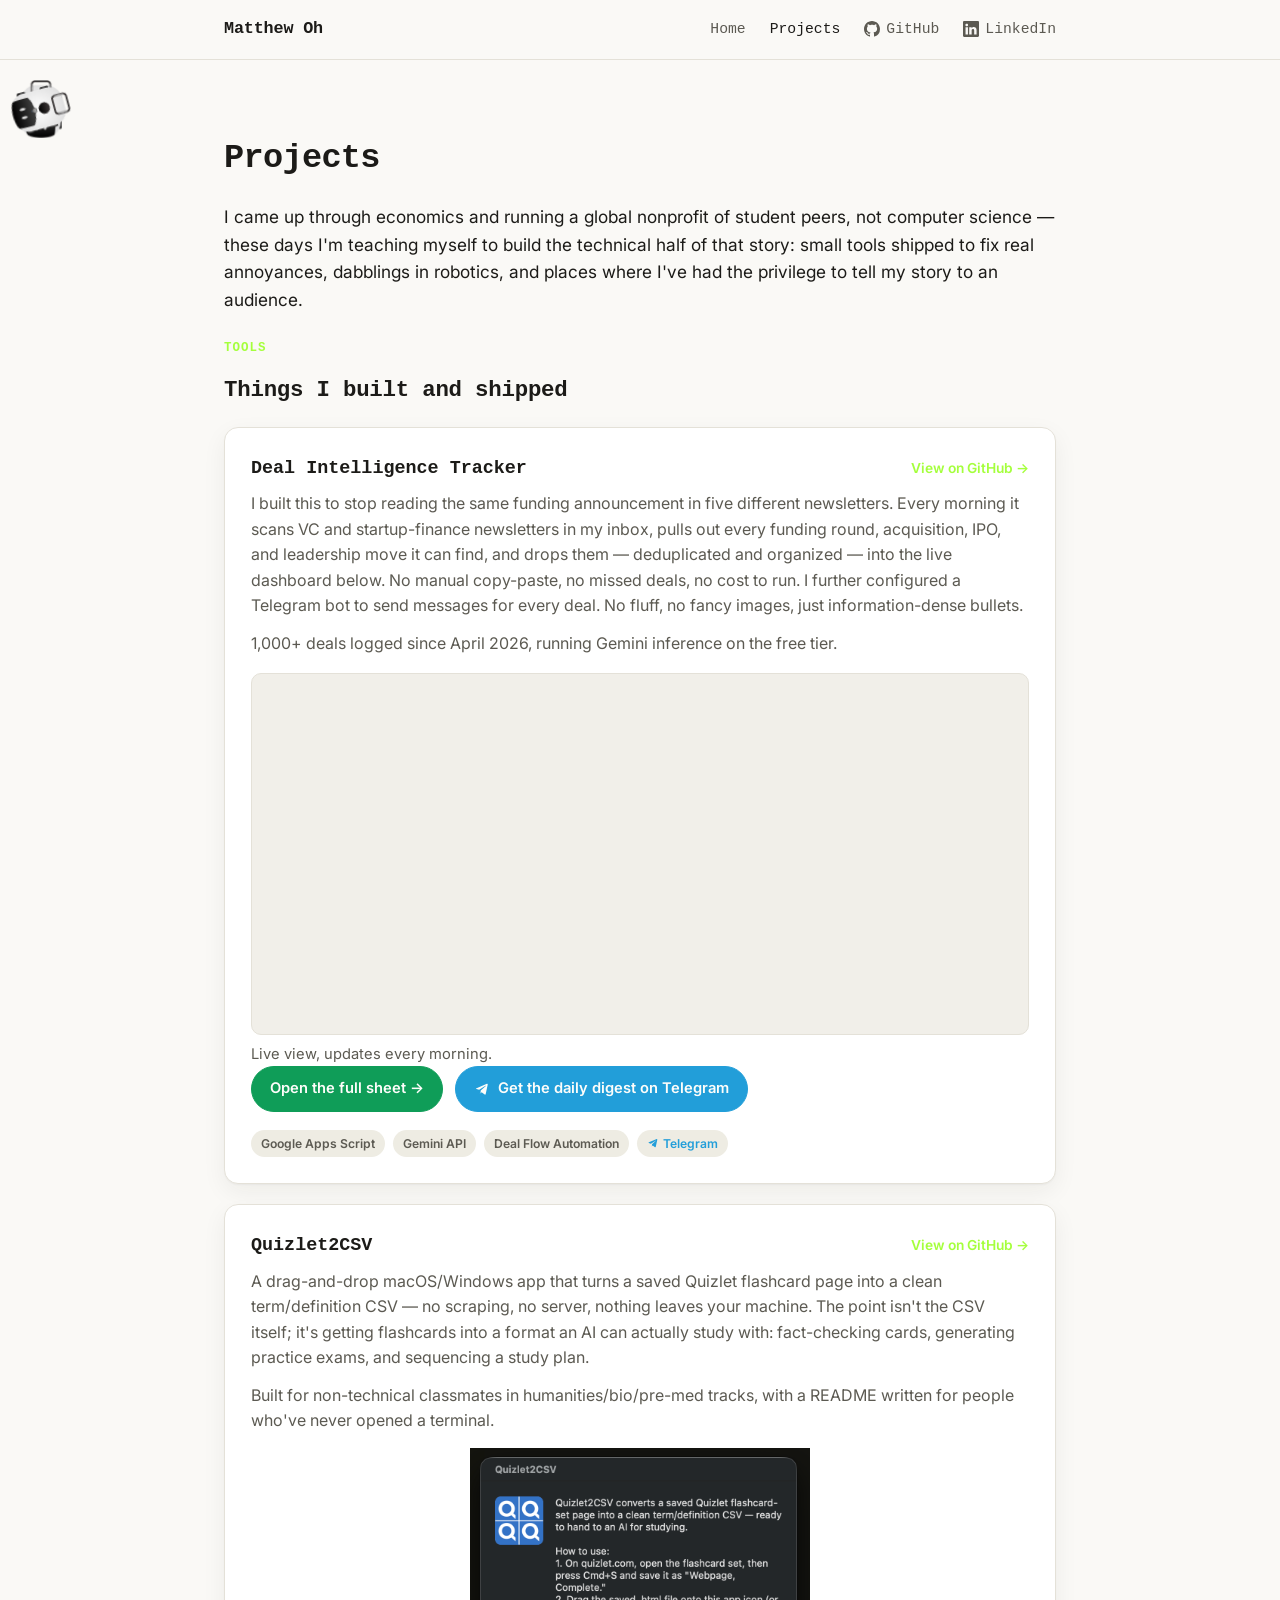
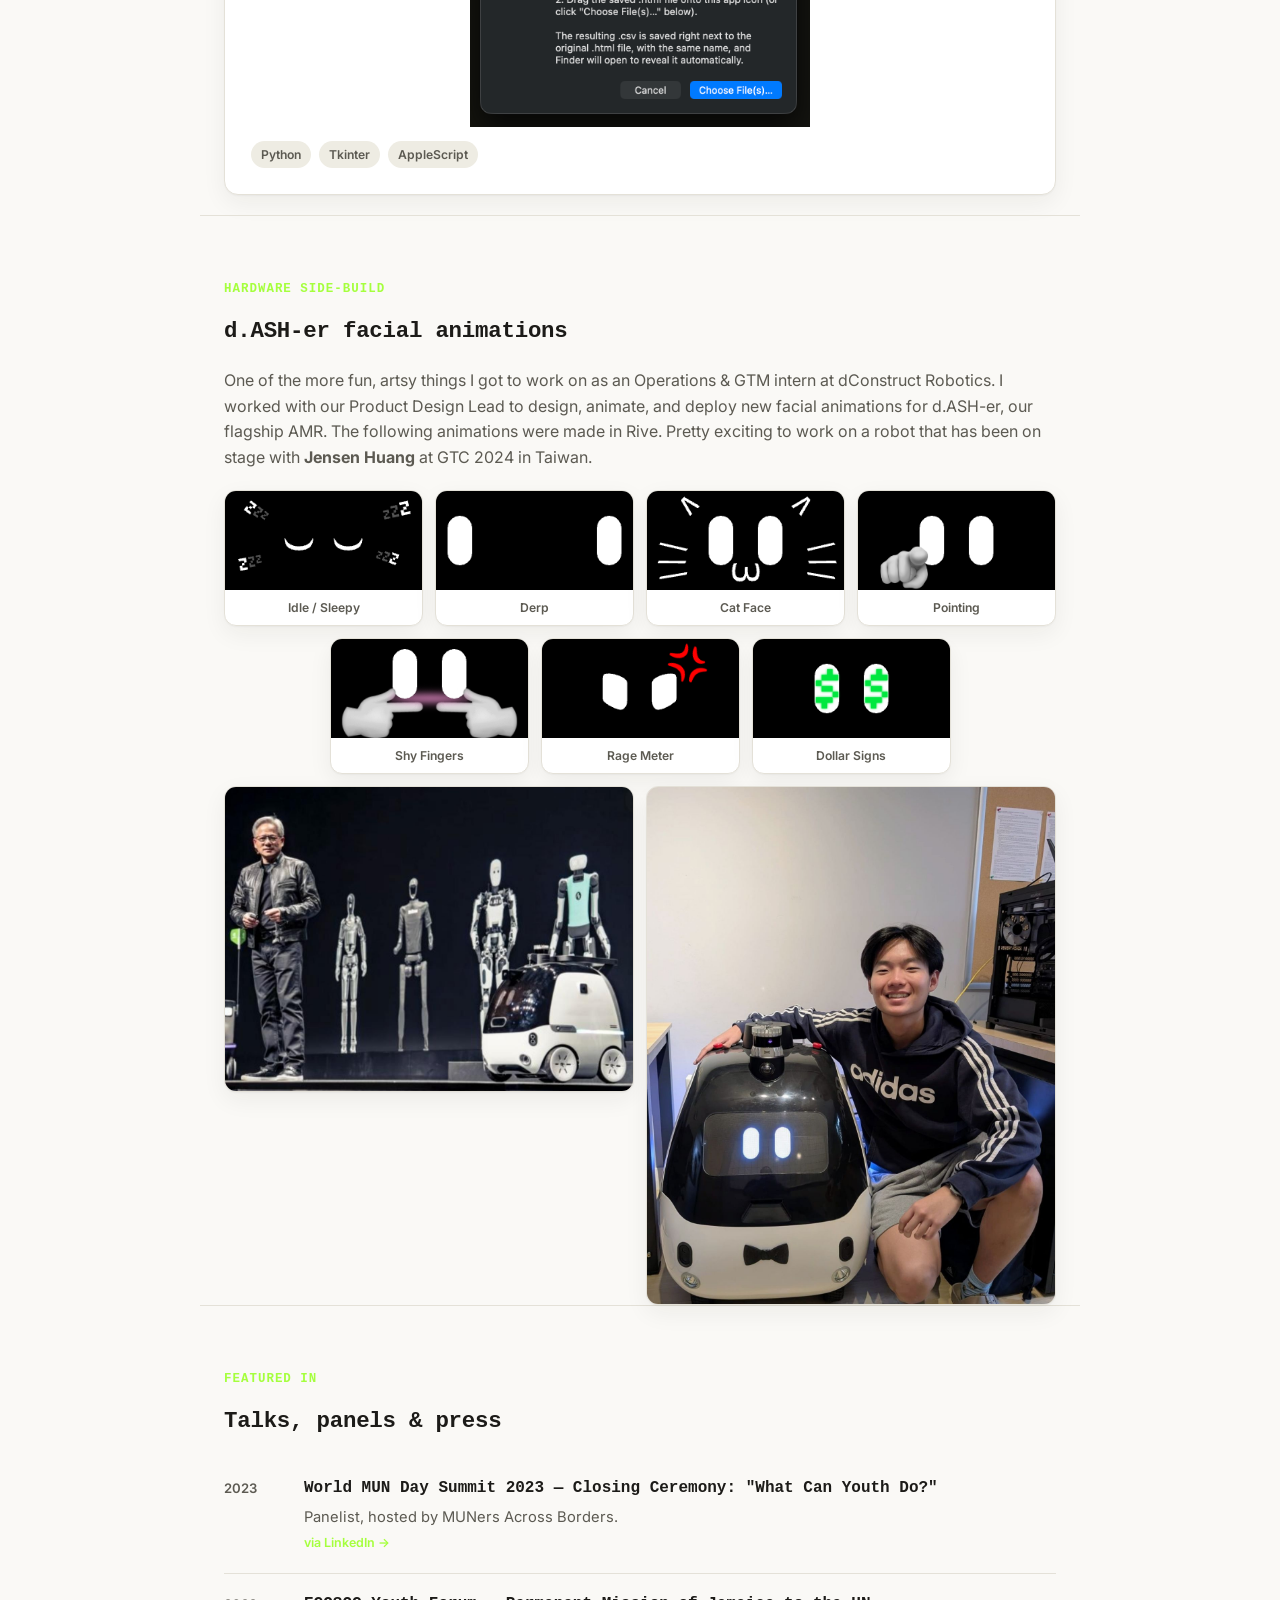
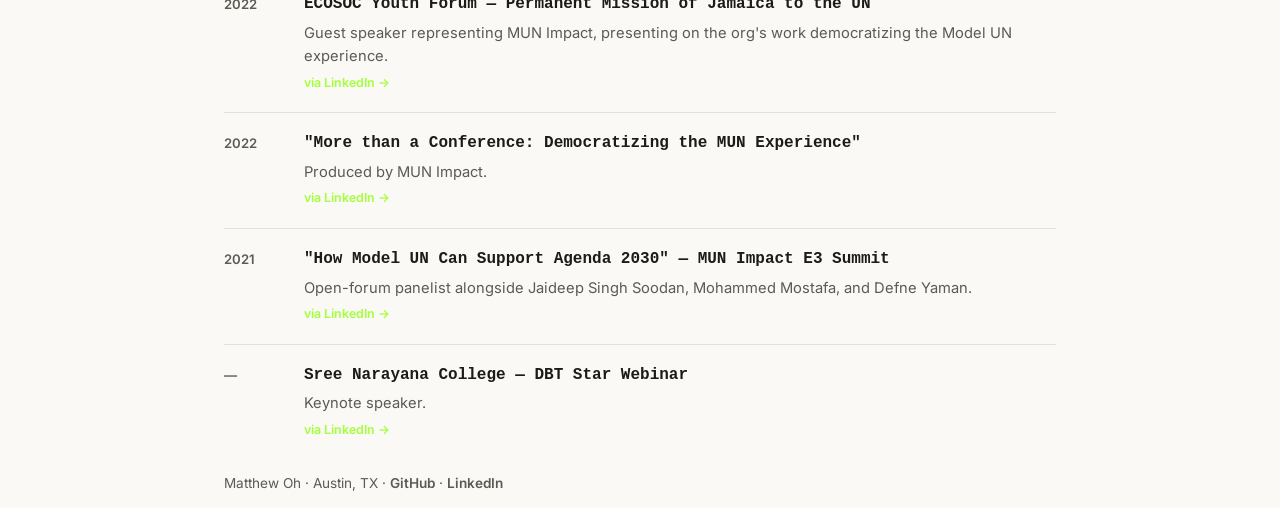
==== projects.html @ 586a71ac "Remove star count from Quizlet2CSV card Co-Authored-By: Claude Sonnet 5 <noreply@anthropic.com>" ====
<!doctype html>
<html lang="en">
<head>
<meta charset="utf-8" />
<meta name="viewport" content="width=device-width, initial-scale=1" />
<title>Projects — Matthew Oh</title>
<meta name="description" content="Projects, side-builds, and speaking engagements from Matthew Oh." />
<link rel="icon" type="image/png" href="assets/img/favicon.png" />
<link rel="preconnect" href="https://fonts.googleapis.com">
<link rel="preconnect" href="https://fonts.gstatic.com" crossorigin>
<link href="https://fonts.googleapis.com/css2?family=Inter:wght@400;500;600;700&display=swap" rel="stylesheet">
<link rel="stylesheet" href="assets/css/style.css" />
</head>
<body>

<div id="dasher-buddy" class="dasher-buddy" aria-hidden="true">
  <img class="dasher-buddy-sprite" src="assets/img/sprite.png" alt="" />
</div>
<div id="dasher-buddy-2" class="dasher-buddy" aria-hidden="true">
  <img class="dasher-buddy-sprite" src="assets/img/sprite.png" alt="" />
</div>

<nav class="site-nav">
  <div class="wrap">
    <a class="brand" href="index.html">Matthew Oh</a>
    <div class="nav-links">
      <a href="index.html">Home</a>
      <a class="active" href="projects.html">Projects</a>
      <a class="icon-link" href="https://github.com/mohjique" target="_blank" rel="noopener">
        <svg viewBox="0 0 16 16" width="16" height="16" aria-hidden="true"><path d="M8 0C3.58 0 0 3.58 0 8c0 3.54 2.29 6.53 5.47 7.59.4.07.55-.17.55-.38 0-.19-.01-.82-.01-1.49-2.01.37-2.53-.49-2.69-.94-.09-.23-.48-.94-.82-1.13-.28-.15-.68-.52-.01-.53.63-.01 1.08.58 1.23.82.72 1.21 1.87.87 2.33.66.07-.52.28-.87.51-1.07-1.78-.2-3.64-.89-3.64-3.95 0-.87.31-1.59.82-2.15-.08-.2-.36-1.02.08-2.12 0 0 .67-.21 2.2.82.64-.18 1.32-.27 2-.27.68 0 1.36.09 2 .27 1.53-1.04 2.2-.82 2.2-.82.44 1.1.16 1.92.08 2.12.51.56.82 1.27.82 2.15 0 3.07-1.87 3.75-3.65 3.95.29.25.54.73.54 1.48 0 1.07-.01 1.93-.01 2.2 0 .21.15.46.55.38A8.013 8.013 0 0016 8c0-4.42-3.58-8-8-8z"/></svg>
        <span class="icon-link-text">GitHub</span>
      </a>
      <a class="icon-link" href="https://www.linkedin.com/in/matthewohjk/" target="_blank" rel="noopener">
        <svg viewBox="0 0 16 16" width="16" height="16" aria-hidden="true"><path d="M0 1.146C0 .513.526 0 1.175 0h13.65C15.474 0 16 .513 16 1.146v13.708c0 .633-.526 1.146-1.175 1.146H1.175C.526 16 0 15.487 0 14.854V1.146zm4.943 12.248V6.169H2.542v7.225h2.401zm-1.2-8.212c.837 0 1.358-.554 1.358-1.248-.015-.709-.52-1.248-1.342-1.248-.822 0-1.359.54-1.359 1.248 0 .694.521 1.248 1.327 1.248h.016zm4.908 8.212V9.359c0-.216.016-.432.08-.586.173-.431.568-.878 1.232-.878.869 0 1.216.662 1.216 1.634v3.865h2.401V9.25c0-2.22-1.184-3.252-2.764-3.252-1.274 0-1.845.7-2.165 1.193v.025h-.016a5.54 5.54 0 0 1 .016-.025V6.169h-2.4c.03.678 0 7.225 0 7.225h2.4z"/></svg>
        <span class="icon-link-text">LinkedIn</span>
      </a>
    </div>
  </div>
</nav>

<header class="hero wrap" style="padding-bottom: 8px;">
  <h1>Projects</h1>
  <p class="lede">
    I came up through economics and running a global nonprofit of student peers, not computer science
    &mdash; these days I'm teaching myself to build the technical half of that story: small
    tools shipped to fix real annoyances, dabblings in robotics, and places where I've had the privilege to tell my story to an audience.
  </p>
</header>

<section class="wrap">
  <p class="section-label">Tools</p>
  <h2>Things I built and shipped</h2>

  <div class="project-card">
    <div class="project-head">
      <h3>Deal Intelligence Tracker</h3>
      <span class="links"><a href="https://github.com/mohjique/Gmail-Newsletter-Deal-Intelligence-Tracker" target="_blank" rel="noopener">View on GitHub &rarr;</a></span>
    </div>
    <p>
      I built this to stop reading the same funding announcement in five different newsletters.
      Every morning it scans VC and startup-finance newsletters in my inbox, pulls out every
      funding round, acquisition, IPO, and leadership move it can find, and drops them &mdash;
      deduplicated and organized &mdash; into the live dashboard below. No manual copy-paste,
      no missed deals, no cost to run. I further configured a Telegram bot to send messages for every deal. No fluff, no fancy images, just information-dense bullets.
    </p>
    <p>1,000+ deals logged since April 2026, running Gemini inference on the free tier.</p>

    <div class="embed-wrap">
      <iframe
        src="https://docs.google.com/spreadsheets/d/1yerCaz0sW1C7hsnVUQWzCUWubBQ4rahqxhYO5IKJknY/preview"
        title="Deal Intelligence Tracker — live dashboard"
        loading="lazy">
      </iframe>
    </div>
    <p class="embed-caption">Live view, updates every morning.</p>

    <div class="card-actions">
      <a class="btn sheets-cta" href="https://docs.google.com/spreadsheets/d/1yerCaz0sW1C7hsnVUQWzCUWubBQ4rahqxhYO5IKJknY/edit?usp=sharing" target="_blank" rel="noopener">Open the full sheet &rarr;</a>
      <a class="btn telegram-cta" href="https://t.me/vcdailydealdigest" target="_blank" rel="noopener">
        <svg viewBox="0 0 24 24" width="16" height="16" aria-hidden="true"><path d="M9.78 18.65l.28-4.23 7.68-6.92c.34-.31-.07-.46-.52-.19L7.74 13.3 3.64 12c-.88-.25-.89-.86.2-1.3L19.4 4.24c.73-.33 1.43.18 1.15 1.3l-2.98 14.05c-.21.99-.8 1.23-1.62.77l-4.48-3.3-2.15 2.09c-.24.24-.44.44-.86.44z"/></svg>
        Get the daily digest on Telegram
      </a>
    </div>

    <div class="tags">
      <span class="tag">Google Apps Script</span>
      <span class="tag">Gemini API</span>
      <span class="tag">Deal Flow Automation</span>
      <span class="tag tag-telegram">
        <svg viewBox="0 0 24 24" width="12" height="12" aria-hidden="true"><path d="M9.78 18.65l.28-4.23 7.68-6.92c.34-.31-.07-.46-.52-.19L7.74 13.3 3.64 12c-.88-.25-.89-.86.2-1.3L19.4 4.24c.73-.33 1.43.18 1.15 1.3l-2.98 14.05c-.21.99-.8 1.23-1.62.77l-4.48-3.3-2.15 2.09c-.24.24-.44.44-.86.44z"/></svg>
        Telegram
      </span>
    </div>
  </div>

  <div class="project-card">
    <div class="project-head">
      <h3>Quizlet2CSV</h3>
      <span class="links"><a href="https://github.com/mohjique/QUIZLET2CSV" target="_blank" rel="noopener">View on GitHub &rarr;</a></span>
    </div>
    <p>
      A drag-and-drop macOS/Windows app that turns a saved Quizlet flashcard page into a clean
      term/definition CSV &mdash; no scraping, no server, nothing leaves your machine. The point
      isn't the CSV itself; it's getting flashcards into a format an AI can actually study
      with: fact-checking cards, generating practice exams, and sequencing a study plan.
    </p>
    <p>Built for non-technical classmates in humanities/bio/pre-med tracks, with a README written for people who've never opened a terminal.</p>
    <img class="project-shot" src="assets/img/quizlet2csv_demo.png" alt="Quizlet2CSV app dialog with drag-and-drop usage instructions" loading="lazy" />
    <div class="tags">
      <span class="tag">Python</span>
      <span class="tag">Tkinter</span>
      <span class="tag">AppleScript</span>
    </div>
  </div>
</section>

<section class="wrap">
  <p class="section-label">Hardware side-build</p>
  <h2>d.ASH-er facial animations</h2>
  <p class="dasher-intro">
    One of the more fun, artsy things I got to work on as an Operations &amp; GTM intern at dConstruct Robotics. I worked with our Product Design Lead to design, animate, and deploy new facial animations for d.ASH-er, our flagship AMR. The following animations were made in Rive.
    Pretty exciting to work on a robot that has been on stage with <strong>Jensen Huang</strong> at GTC 2024 in Taiwan.
  </p>
  <div class="dasher-grid">
    <div class="dasher-tile">
      <img src="assets/img/dasher/sleepy.gif" alt="Dasher LCD face: sleepy expression" loading="lazy" />
      <div class="label">Idle / Sleepy</div>
    </div>
    <div class="dasher-tile">
      <img src="assets/img/dasher/derp.gif" alt="Dasher LCD face: derp expression" loading="lazy" />
      <div class="label">Derp</div>
    </div>
    <div class="dasher-tile">
      <img src="assets/img/dasher/cat-face.gif" alt="Dasher LCD face: cat face expression" loading="lazy" />
      <div class="label">Cat Face</div>
    </div>
    <div class="dasher-tile">
      <img src="assets/img/dasher/pointing.gif" alt="Dasher LCD face: pointing animation" loading="lazy" />
      <div class="label">Pointing</div>
    </div>
    <div class="dasher-tile">
      <img src="assets/img/dasher/shy-fingers.gif" alt="Dasher LCD face: shy fingers expression" loading="lazy" />
      <div class="label">Shy Fingers</div>
    </div>
    <div class="dasher-tile">
      <img src="assets/img/dasher/ragemeter.gif" alt="Dasher LCD face: rage meter animation" loading="lazy" />
      <div class="label">Rage Meter</div>
    </div>
    <div class="dasher-tile">
      <img src="assets/img/dasher/dollar-signs.gif" alt="Dasher LCD face: dollar signs animation" loading="lazy" />
      <div class="label">Dollar Signs</div>
    </div>
  </div>

  <div class="dasher-photos">
    <img src="assets/img/dasher-stage/photo-1.jpg" alt="Jensen Huang on stage at GTC 2024 with d.ASH-er" loading="lazy" />
    <img src="assets/img/dasher-stage/photo-2.jpg" alt="Matthew Oh with the d.ASH-er robot" loading="lazy" />
  </div>
</section>

<section class="wrap">
  <p class="section-label">Featured in</p>
  <h2>Talks, panels &amp; press</h2>

  <div class="feature-item">
    <div class="feature-date">2023</div>
    <div class="feature-body">
      <h3>World MUN Day Summit 2023 — Closing Ceremony: "What Can Youth Do?"</h3>
      <p>Panelist, hosted by MUNers Across Borders.</p>
      <span class="src"><a href="https://www.linkedin.com/in/matthewohjk/" target="_blank" rel="noopener">via LinkedIn &rarr;</a></span>
    </div>
  </div>

  <div class="feature-item">
    <div class="feature-date">2022</div>
    <div class="feature-body">
      <h3>ECOSOC Youth Forum — Permanent Mission of Jamaica to the UN</h3>
      <p>Guest speaker representing MUN Impact, presenting on the org's work democratizing the Model UN experience.</p>
      <span class="src"><a href="https://www.linkedin.com/in/matthewohjk/" target="_blank" rel="noopener">via LinkedIn &rarr;</a></span>
    </div>
  </div>

  <div class="feature-item">
    <div class="feature-date">2022</div>
    <div class="feature-body">
      <h3>"More than a Conference: Democratizing the MUN Experience"</h3>
      <p>Produced by MUN Impact.</p>
      <span class="src"><a href="https://www.linkedin.com/in/matthewohjk/" target="_blank" rel="noopener">via LinkedIn &rarr;</a></span>
    </div>
  </div>

  <div class="feature-item">
    <div class="feature-date">2021</div>
    <div class="feature-body">
      <h3>"How Model UN Can Support Agenda 2030" — MUN Impact E3 Summit</h3>
      <p>Open-forum panelist alongside Jaideep Singh Soodan, Mohammed Mostafa, and Defne Yaman.</p>
      <span class="src"><a href="https://www.linkedin.com/in/matthewohjk/" target="_blank" rel="noopener">via LinkedIn &rarr;</a></span>
    </div>
  </div>

  <div class="feature-item">
    <div class="feature-date">&mdash;</div>
    <div class="feature-body">
      <h3>Sree Narayana College — DBT Star Webinar</h3>
      <p>Keynote speaker.</p>
      <span class="src"><a href="https://www.linkedin.com/in/matthewohjk/" target="_blank" rel="noopener">via LinkedIn &rarr;</a></span>
    </div>
  </div>
</section>

<footer class="wrap">
  <p>Matthew Oh &middot; Austin, TX &middot;
    <a href="https://github.com/mohjique" target="_blank" rel="noopener">GitHub</a> &middot;
    <a href="https://www.linkedin.com/in/matthewohjk/" target="_blank" rel="noopener">LinkedIn</a>
  </p>
</footer>

<script src="assets/js/dasher-buddy.js" defer></script>
</body>
</html>
---- assets/css/style.css ----
/* ---------- Design tokens ---------- */
:root {
  --bg: #faf9f6;
  --bg-alt: #f1efe9;
  --surface: #ffffff;
  --border: #e4e1d8;
  --text: #1c1b18;
  --text-muted: #5c5a52;
  --accent: #a5ff3d;
  --accent-bright: #a5ff3d;
  --accent-soft: #e7efe9;
  --tag-bg: #eeece3;
  --shadow: 0 1px 2px rgba(28, 27, 24, 0.04), 0 8px 24px rgba(28, 27, 24, 0.06);
  --radius: 14px;
  --max-w: 880px;
  font-size: 16px;
}

@media (prefers-color-scheme: dark) {
  :root {
    --bg: #14140f;
    --bg-alt: #191a15;
    --surface: #1d1e18;
    --border: #303228;
    --text: #ece9e0;
    --text-muted: #a7a495;
    --accent: #2fff00;
    --accent-bright: #2fff00;
    --accent-soft: #1f2b22;
    --tag-bg: #262820;
    --shadow: 0 1px 2px rgba(0, 0, 0, 0.3), 0 8px 24px rgba(0, 0, 0, 0.35);
  }
}

* { box-sizing: border-box; }

html { scroll-behavior: smooth; }

body {
  margin: 0;
  background: var(--bg);
  color: var(--text);
  font-family: "Inter", -apple-system, BlinkMacSystemFont, "Segoe UI", Roboto, sans-serif;
  line-height: 1.6;
  -webkit-font-smoothing: antialiased;
}

a { color: var(--accent); text-decoration: none; }
a:hover { color: var(--accent-bright); }

h1, h2, h3 { font-family: "Courier New", Courier, monospace; }

img { max-width: 100%; display: block; }

.wrap {
  max-width: var(--max-w);
  margin: 0 auto;
  padding: 0 24px;
}

/* ---------- Nav ---------- */
.site-nav {
  position: sticky;
  top: 0;
  z-index: 10;
  background: color-mix(in srgb, var(--bg) 88%, transparent);
  backdrop-filter: blur(10px);
  border-bottom: 1px solid var(--border);
}

.site-nav .wrap {
  display: flex;
  align-items: center;
  justify-content: space-between;
  padding-top: 16px;
  padding-bottom: 16px;
}

.brand {
  font-family: "Courier New", Courier, monospace;
  font-weight: 700;
  font-size: 1.05rem;
  color: var(--text);
  letter-spacing: -0.01em;
}

.brand:hover { color: var(--accent); }

.nav-links {
  display: flex;
  align-items: center;
  gap: 24px;
  font-family: "Courier New", Courier, monospace;
  font-size: 0.92rem;
  font-weight: 500;
}

.nav-links a { color: var(--text-muted); }
.nav-links a.active { color: var(--text); }
.nav-links a:hover { color: var(--accent); }

.nav-links .icon-link {
  display: inline-flex;
  align-items: center;
  gap: 6px;
}

.nav-links .icon-link svg {
  fill: currentColor;
  flex-shrink: 0;
}

/* ---------- Hero ---------- */
.hero {
  padding-top: 72px;
  padding-bottom: 48px;
}

.hero-top {
  display: flex;
  align-items: center;
  gap: 22px;
  margin-bottom: 28px;
}

.avatar {
  width: 76px;
  height: 76px;
  border-radius: 50%;
  border: 1px solid var(--border);
  object-fit: cover;
}

.hero h1 {
  font-size: 2.1rem;
  margin: 0 0 6px;
  letter-spacing: -0.02em;
}

.tagline {
  color: var(--text-muted);
  font-size: 1.05rem;
  margin: 0;
}

.hero p.lede {
  font-size: 1.08rem;
}

.hero .cta-row {
  display: flex;
  gap: 12px;
  flex-wrap: wrap;
  margin-top: 28px;
}

.btn {
  display: inline-flex;
  align-items: center;
  gap: 8px;
  padding: 10px 18px;
  border-radius: 999px;
  font-weight: 600;
  font-size: 0.92rem;
  border: 1px solid var(--border);
  color: var(--text);
  background: var(--surface);
  transition: border-color 0.15s ease, transform 0.15s ease;
}

.btn:hover { border-color: var(--accent-bright); color: var(--text); transform: translateY(-1px); }

.btn.primary {
  background: var(--accent);
  border-color: var(--accent);
  color: #10120e;
}

.btn.primary:hover { background: var(--accent-bright); border-color: var(--accent-bright); color: #10120e; }

/* ---------- Sections ---------- */
section { padding: 40px 0; }
/* section also carries .wrap, whose padding shorthand (higher specificity
   than the bare "section" type selector) zeroes out top/bottom padding
   regardless of source order -- match its specificity to actually win */
section.wrap + section.wrap { padding-top: 64px; border-top: 1px solid var(--border); }

.section-label {
  font-family: "Courier New", Courier, monospace;
  text-transform: uppercase;
  letter-spacing: 0.08em;
  font-size: 0.78rem;
  font-weight: 700;
  color: var(--accent-bright);
  margin: 0 0 14px;
}

h2 {
  font-size: 1.4rem;
  letter-spacing: -0.01em;
  margin: 0 0 18px;
}

/* ---------- Highlight grid (index) ---------- */
.grid {
  display: grid;
  grid-template-columns: repeat(2, 1fr);
  gap: 16px;
}

.card {
  background: var(--surface);
  border: 1px solid var(--border);
  border-radius: var(--radius);
  padding: 20px;
  box-shadow: var(--shadow);
}

.card h3 {
  margin: 0 0 8px;
  font-size: 1.02rem;
}

.card p {
  margin: 0;
  color: var(--text-muted);
  font-size: 0.94rem;
}

.card .meta {
  display: block;
  font-size: 0.8rem;
  color: var(--accent-bright);
  font-weight: 600;
  margin-bottom: 6px;
}

/* ---------- Pull quote ---------- */
.pull {
  font-size: 1.15rem;
  line-height: 1.55;
  color: var(--text);
  border-left: 3px solid var(--accent-bright);
  padding-left: 20px;
  margin: 8px 0;
}

/* ---------- Project cards (projects.html) ---------- */
.project-card {
  background: var(--surface);
  border: 1px solid var(--border);
  border-radius: var(--radius);
  padding: 26px;
  box-shadow: var(--shadow);
  margin-bottom: 20px;
}

.project-card .project-head {
  display: flex;
  align-items: baseline;
  justify-content: space-between;
  gap: 12px;
  flex-wrap: wrap;
  margin-bottom: 8px;
}

.project-card h3 { margin: 0; font-size: 1.15rem; }

.project-card .links {
  font-size: 0.86rem;
  font-weight: 600;
  white-space: nowrap;
}

.project-card p { color: var(--text-muted); margin: 0 0 12px; }
.project-card p:last-of-type { margin-bottom: 0; }

.project-shot {
  display: block;
  width: 100%;
  max-width: 340px;
  height: auto;
  margin: 14px auto 4px;
}

.tags {
  display: flex;
  flex-wrap: wrap;
  gap: 8px;
  margin-top: 14px;
}

.tag {
  background: var(--tag-bg);
  color: var(--text-muted);
  font-size: 0.76rem;
  font-weight: 600;
  padding: 4px 10px;
  border-radius: 999px;
}

.tag {
  display: inline-flex;
  align-items: center;
  gap: 4px;
}

.tag svg { fill: currentColor; }

.tag-telegram { color: #229ed9; }

/* ---------- Live embeds (projects.html) ---------- */
.embed-wrap {
  border: 1px solid var(--border);
  border-radius: 10px;
  overflow: hidden;
  margin: 16px 0 8px;
  background: var(--bg-alt);
}

.embed-wrap iframe {
  width: 100%;
  height: 360px;
  border: 0;
  display: block;
}

.embed-caption {
  font-size: 0.92rem;
  margin: 0 0 12px;
}

.card-actions {
  display: flex;
  flex-wrap: wrap;
  gap: 12px;
  margin-bottom: 18px;
}

.sheets-cta {
  background: #0f9d58;
  border-color: #0f9d58;
  color: #fdfdfa;
}

.sheets-cta:hover {
  background: #0b8043;
  border-color: #0b8043;
  color: #fdfdfa;
}

.telegram-cta {
  background: #229ed9;
  border-color: #229ed9;
  color: #fdfdfa;
}

.telegram-cta svg { fill: currentColor; }

.telegram-cta:hover {
  background: #1c86ba;
  border-color: #1c86ba;
  color: #fdfdfa;
}

/* ---------- Dasher gallery ---------- */
.dasher-intro { color: var(--text-muted); margin-bottom: 20px; }

.dasher-grid {
  display: flex;
  flex-wrap: wrap;
  justify-content: center;
  gap: 12px;
}

.dasher-tile {
  flex: 0 1 calc(25% - 9px);
  background: var(--surface);
  border: 1px solid var(--border);
  border-radius: 12px;
  overflow: hidden;
  box-shadow: var(--shadow);
}

.dasher-tile img { width: 100%; height: auto; background: var(--bg-alt); }

.dasher-tile .label {
  padding: 8px 10px;
  font-size: 0.76rem;
  font-weight: 600;
  color: var(--text-muted);
  text-align: center;
}

.dasher-photos {
  display: grid;
  grid-template-columns: repeat(2, 1fr);
  gap: 12px;
  margin-top: 12px;
}

.dasher-photos img {
  width: 100%;
  height: auto;
  border: 1px solid var(--border);
  border-radius: 12px;
  box-shadow: var(--shadow);
  background: var(--bg-alt);
}

/* ---------- Featured-in list ---------- */
.feature-item {
  display: flex;
  gap: 16px;
  padding: 18px 0;
  border-bottom: 1px solid var(--border);
}

.feature-item:last-child { border-bottom: none; }

.feature-date {
  flex: 0 0 64px;
  color: var(--text-muted);
  font-size: 0.82rem;
  font-weight: 600;
  padding-top: 2px;
}

.feature-body h3 { margin: 0 0 4px; font-size: 1rem; }
.feature-body p { margin: 0; color: var(--text-muted); font-size: 0.92rem; }
.feature-body .src { font-size: 0.78rem; color: var(--accent-bright); font-weight: 600; }

/* ---------- Footer ---------- */
footer {
  padding: 36px 0 64px;
  color: var(--text-muted);
  font-size: 0.85rem;
}

footer a { color: var(--text-muted); font-weight: 600; }
footer a:hover { color: var(--accent-bright); }

/* ---------- Dasher buddy (wandering background sprite) ---------- */
.dasher-buddy {
  position: fixed;
  top: 0;
  left: 0;
  width: 42px;
  z-index: -1;
  pointer-events: none;
  will-change: transform;
  transition: transform 4s cubic-bezier(0.45, 0, 0.55, 1);
}

.dasher-buddy-sprite {
  display: block;
  width: 100%;
  height: auto;
  animation: dasher-pulse 2.6s ease-in-out infinite;
  transform-origin: 50% 50%;
}

@keyframes dasher-pulse {
  0%, 100% { transform: scale(1); }
  50% { transform: scale(1.08); }
}

@media (prefers-reduced-motion: reduce) {
  .dasher-buddy { transition: none; }
  .dasher-buddy-sprite { animation: none; }
}

/* ---------- Responsive ---------- */
@media (max-width: 640px) {
  .site-nav .wrap { padding-left: 16px; padding-right: 16px; }
  .brand { font-size: 0.95rem; }
  .nav-links { gap: 14px; font-size: 0.82rem; }
  .icon-link-text { display: none; }
  .hero { padding-top: 48px; padding-bottom: 32px; }
  .hero h1 { font-size: 1.7rem; }
  .grid { grid-template-columns: 1fr; }
  .dasher-tile { flex-basis: calc(50% - 6px); }
  .hero-top { gap: 16px; }
  .avatar { width: 60px; height: 60px; }
  .embed-wrap iframe { height: 280px; }
  #dasher-buddy { display: none; }
}
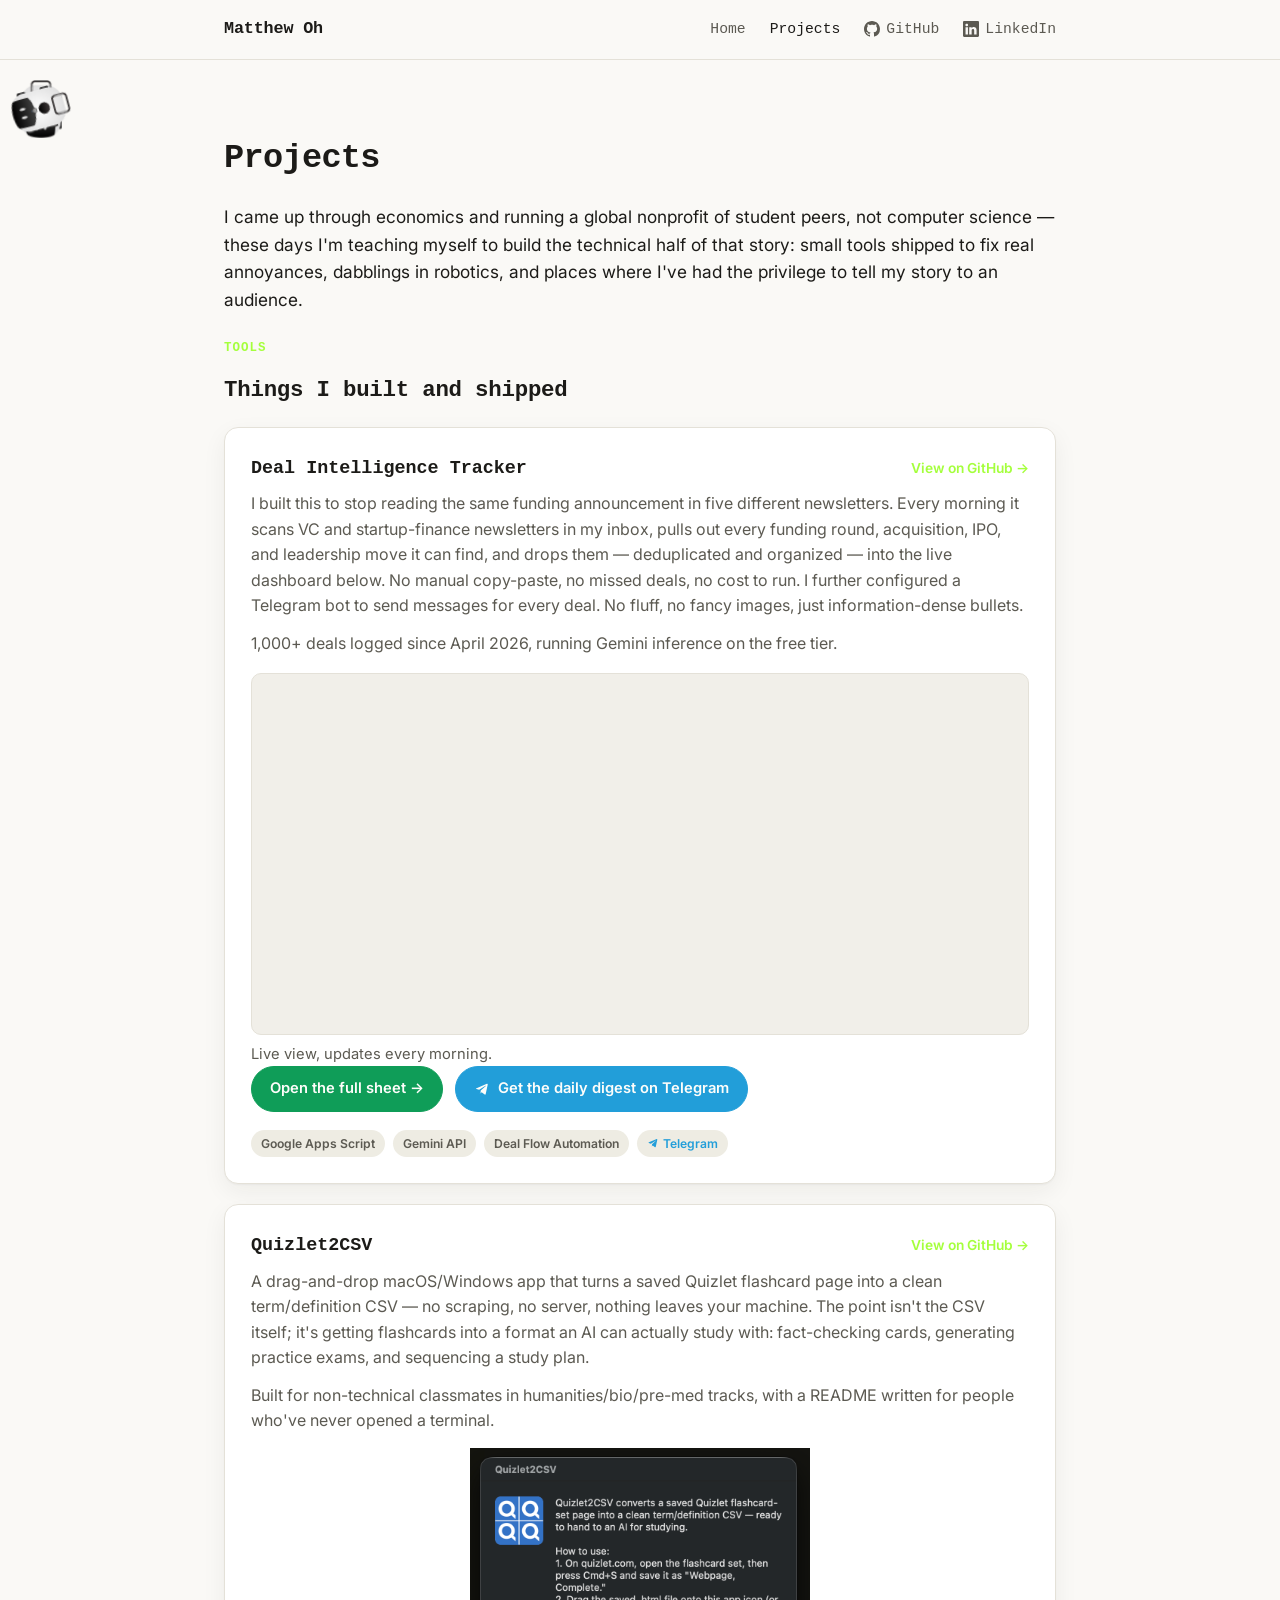
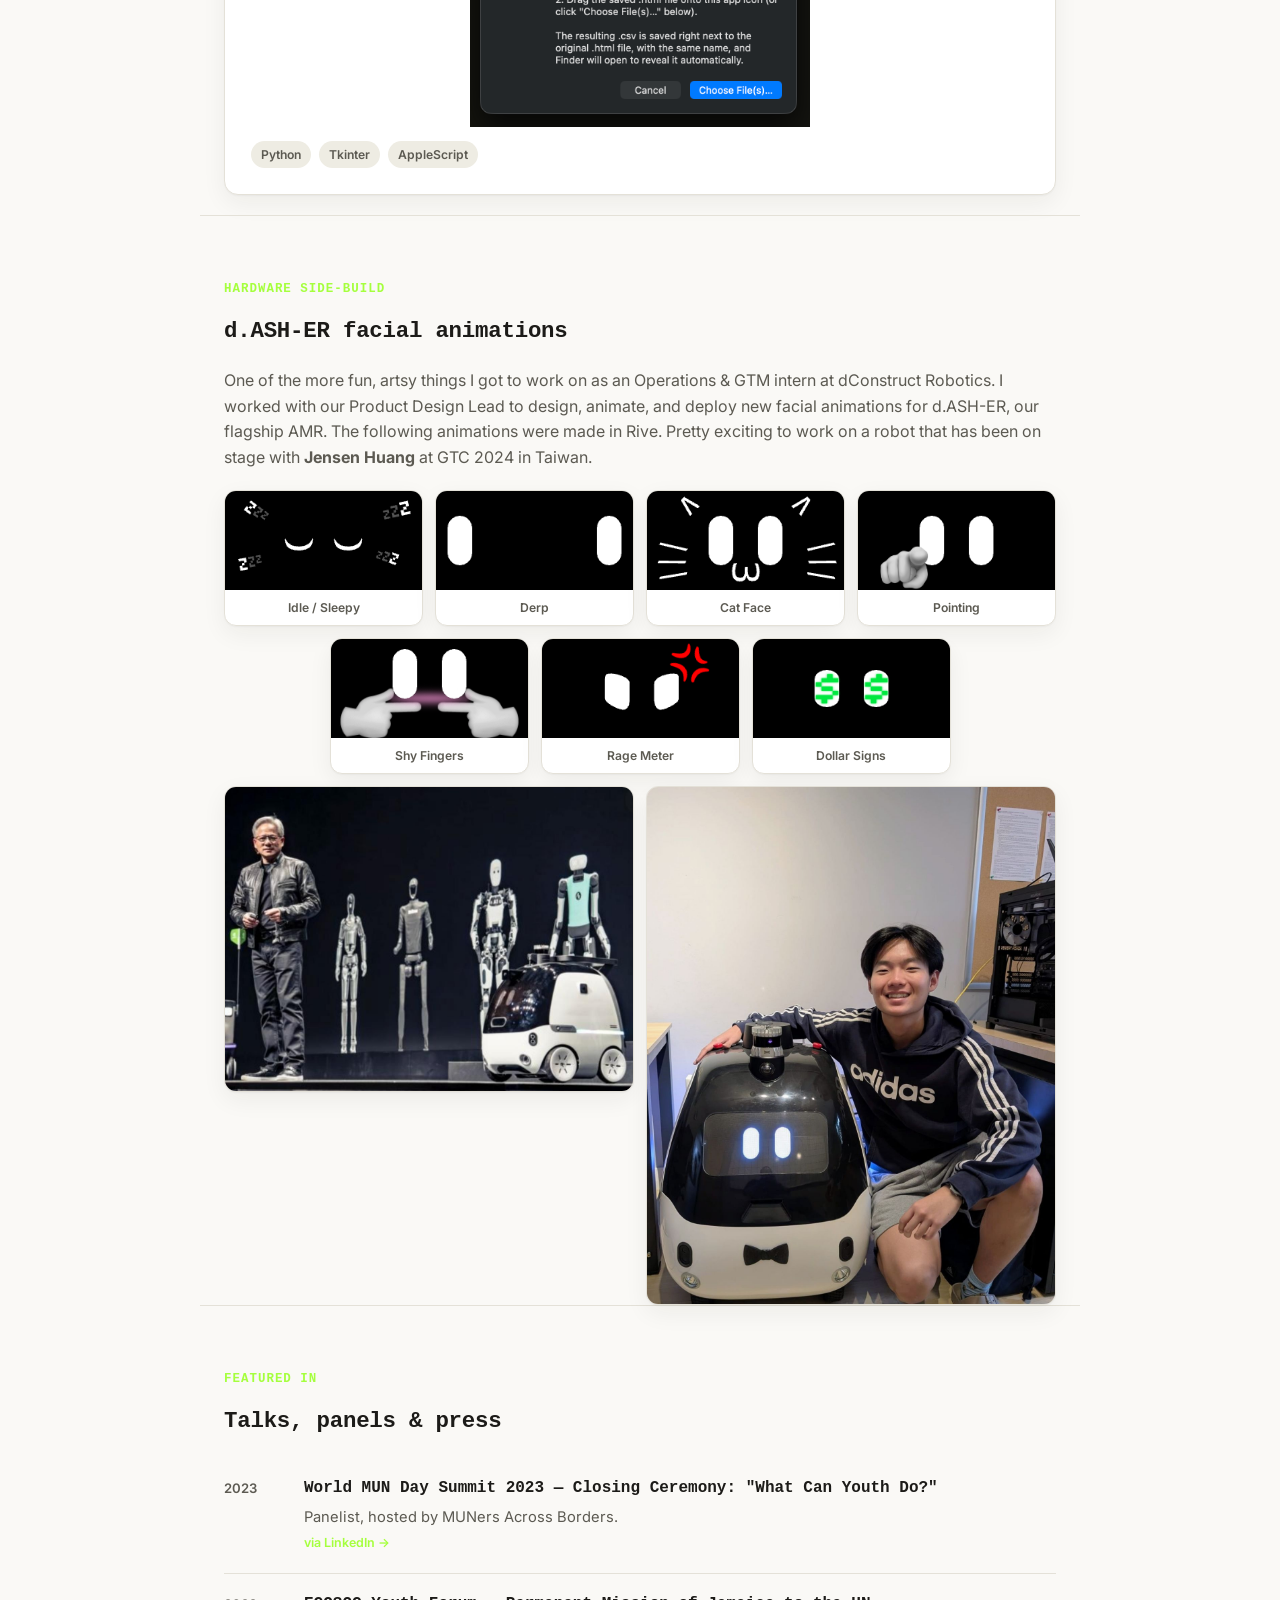
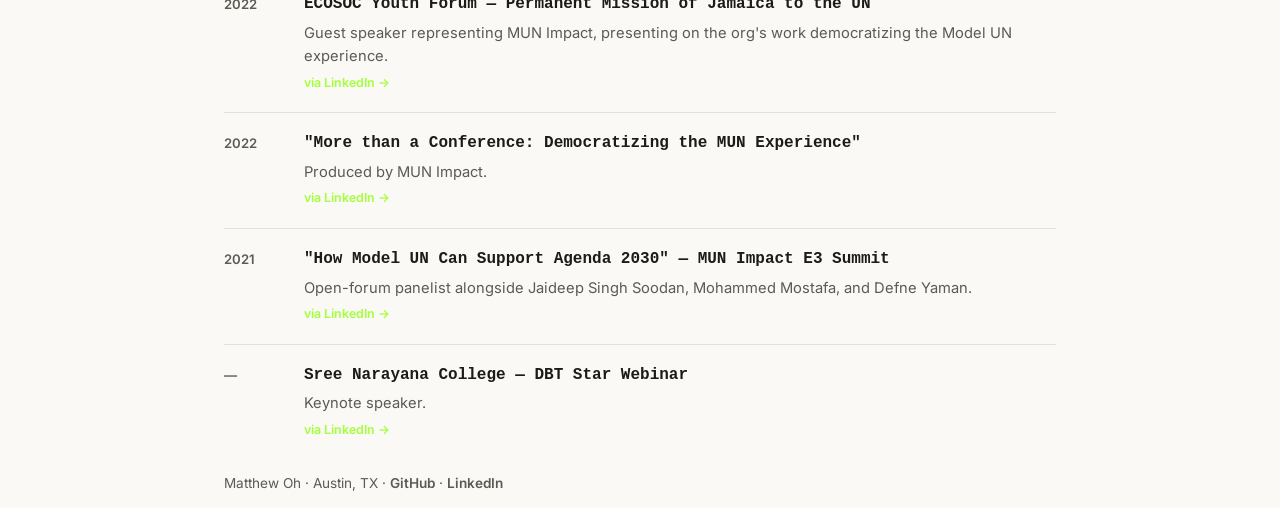
==== commit 3651be2f: "Rename d.ASH-er to d.ASH-ER throughout Co-Authored-By: Claude Sonnet 5 <noreply@anthropic.com>" ====
--- a/projects.html
+++ b/projects.html
@@ -116,9 +116,9 @@
 
 <section class="wrap">
   <p class="section-label">Hardware side-build</p>
-  <h2>d.ASH-er facial animations</h2>
+  <h2>d.ASH-ER facial animations</h2>
   <p class="dasher-intro">
-    One of the more fun, artsy things I got to work on as an Operations &amp; GTM intern at dConstruct Robotics. I worked with our Product Design Lead to design, animate, and deploy new facial animations for d.ASH-er, our flagship AMR. The following animations were made in Rive.
+    One of the more fun, artsy things I got to work on as an Operations &amp; GTM intern at dConstruct Robotics. I worked with our Product Design Lead to design, animate, and deploy new facial animations for d.ASH-ER, our flagship AMR. The following animations were made in Rive.
     Pretty exciting to work on a robot that has been on stage with <strong>Jensen Huang</strong> at GTC 2024 in Taiwan.
   </p>
   <div class="dasher-grid">
@@ -153,8 +153,8 @@
   </div>
 
   <div class="dasher-photos">
-    <img src="assets/img/dasher-stage/photo-1.jpg" alt="Jensen Huang on stage at GTC 2024 with d.ASH-er" loading="lazy" />
-    <img src="assets/img/dasher-stage/photo-2.jpg" alt="Matthew Oh with the d.ASH-er robot" loading="lazy" />
+    <img src="assets/img/dasher-stage/photo-1.jpg" alt="Jensen Huang on stage at GTC 2024 with d.ASH-ER" loading="lazy" />
+    <img src="assets/img/dasher-stage/photo-2.jpg" alt="Matthew Oh with the d.ASH-ER robot" loading="lazy" />
   </div>
 </section>
 
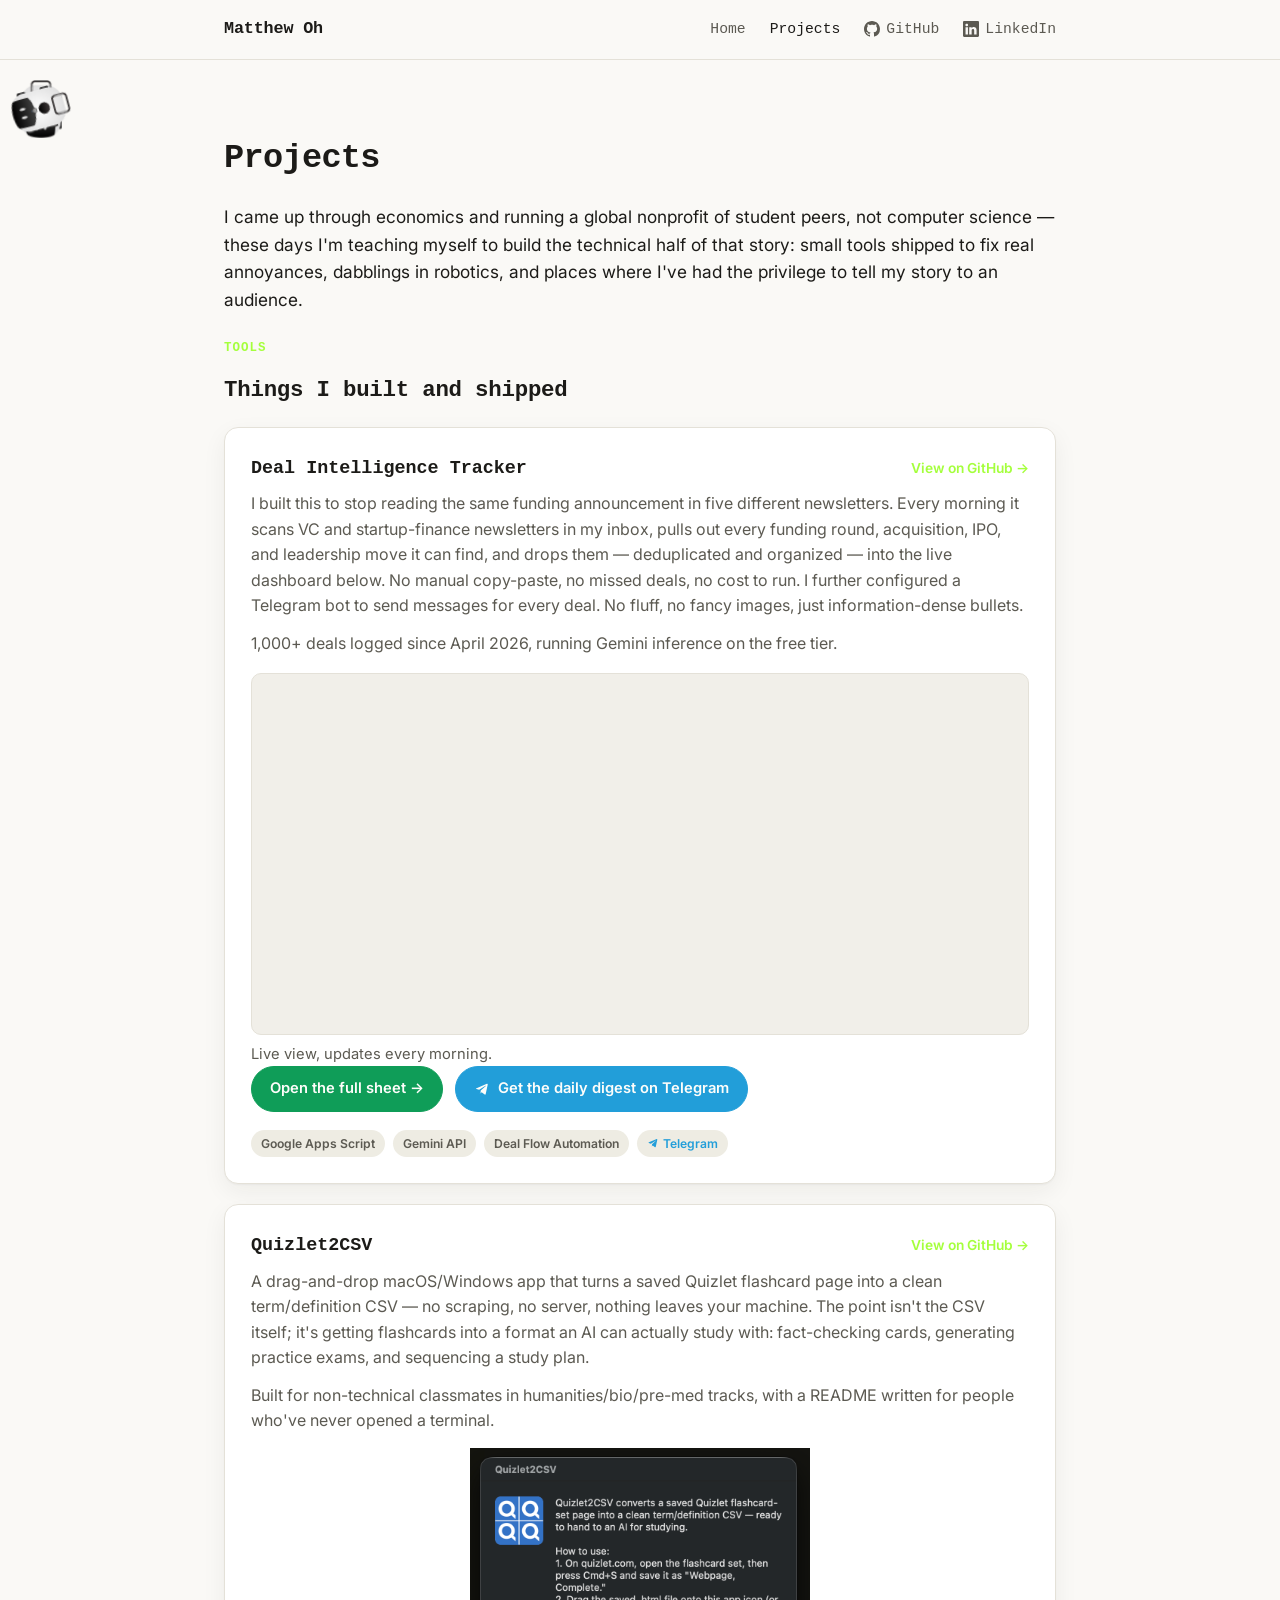
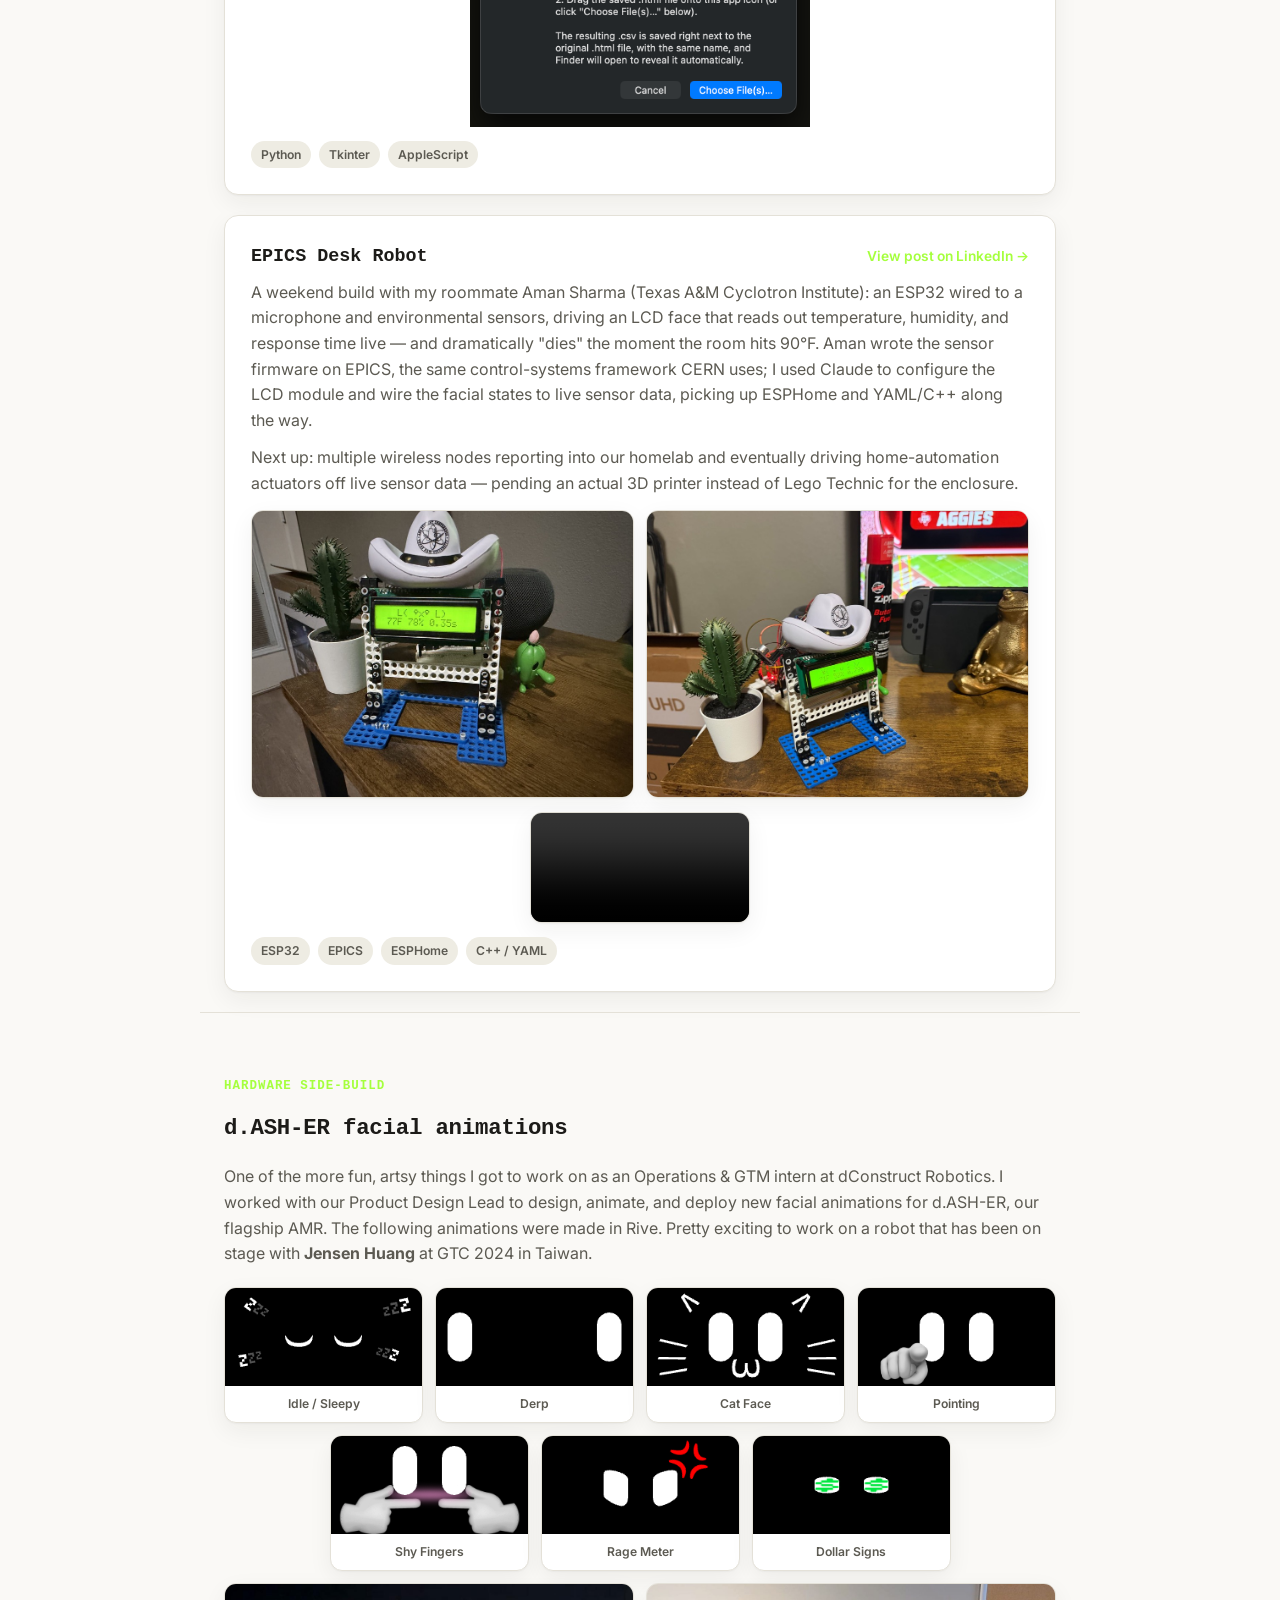
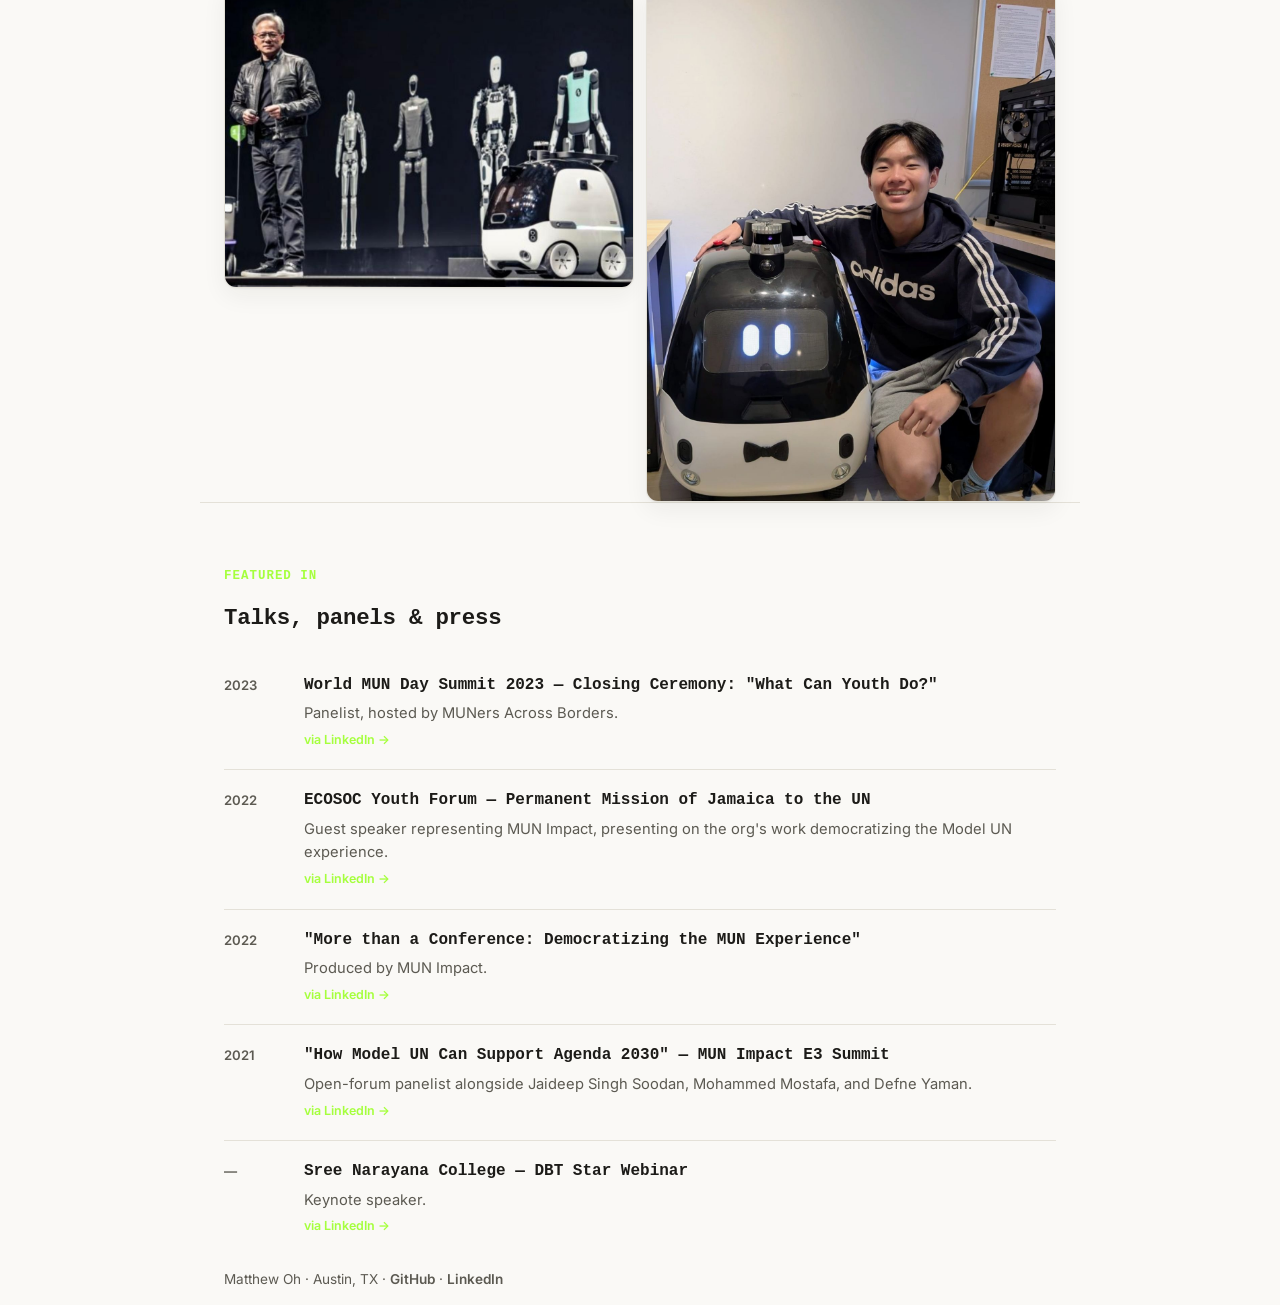
==== commit 8ea52b6c: "Add EPICS Desk Robot project card A new card in the Tools section for the ESP32 + LCD temperature/ h" ====
--- a/projects.html
+++ b/projects.html
@@ -112,6 +112,33 @@
       <span class="tag">AppleScript</span>
     </div>
   </div>
+
+  <div class="project-card">
+    <div class="project-head">
+      <h3>EPICS Desk Robot</h3>
+      <span class="links"><a href="https://www.linkedin.com/feed/update/urn:li:activity:7502213875195510785/" target="_blank" rel="noopener">View post on LinkedIn &rarr;</a></span>
+    </div>
+    <p>
+      A weekend build with my roommate Aman Sharma (Texas A&amp;M Cyclotron Institute): an ESP32
+      wired to a microphone and environmental sensors, driving an LCD face that reads out
+      temperature, humidity, and response time live &mdash; and dramatically "dies" the moment
+      the room hits 90&deg;F. Aman wrote the sensor firmware on EPICS, the same control-systems
+      framework CERN uses; I used Claude to configure the LCD module and wire the facial states
+      to live sensor data, picking up ESPHome and YAML/C++ along the way.
+    </p>
+    <p>Next up: multiple wireless nodes reporting into our homelab and eventually driving home-automation actuators off live sensor data &mdash; pending an actual 3D printer instead of Lego Technic for the enclosure.</p>
+    <div class="project-photos">
+      <img src="assets/img/epics/photo-1.jpg" alt="EPICS desk robot LCD face showing temperature and humidity" loading="lazy" />
+      <img src="assets/img/epics/photo-2.jpg" alt="EPICS desk robot wired up on a breadboard next to a cactus" loading="lazy" />
+    </div>
+    <video class="project-video" src="assets/img/epics/demo.mp4" controls preload="metadata" playsinline></video>
+    <div class="tags">
+      <span class="tag">ESP32</span>
+      <span class="tag">EPICS</span>
+      <span class="tag">ESPHome</span>
+      <span class="tag">C++ / YAML</span>
+    </div>
+  </div>
 </section>
 
 <section class="wrap">
--- a/assets/css/style.css
+++ b/assets/css/style.css
@@ -283,6 +283,32 @@
   margin: 14px auto 4px;
 }
 
+.project-photos {
+  display: grid;
+  grid-template-columns: repeat(2, 1fr);
+  gap: 12px;
+  margin: 14px 0 4px;
+}
+
+.project-photos img {
+  width: 100%;
+  height: auto;
+  border: 1px solid var(--border);
+  border-radius: 12px;
+  box-shadow: var(--shadow);
+}
+
+.project-video {
+  display: block;
+  width: 100%;
+  max-width: 220px;
+  margin: 14px auto 4px;
+  border: 1px solid var(--border);
+  border-radius: 12px;
+  box-shadow: var(--shadow);
+  background: var(--bg-alt);
+}
+
 .tags {
   display: flex;
   flex-wrap: wrap;
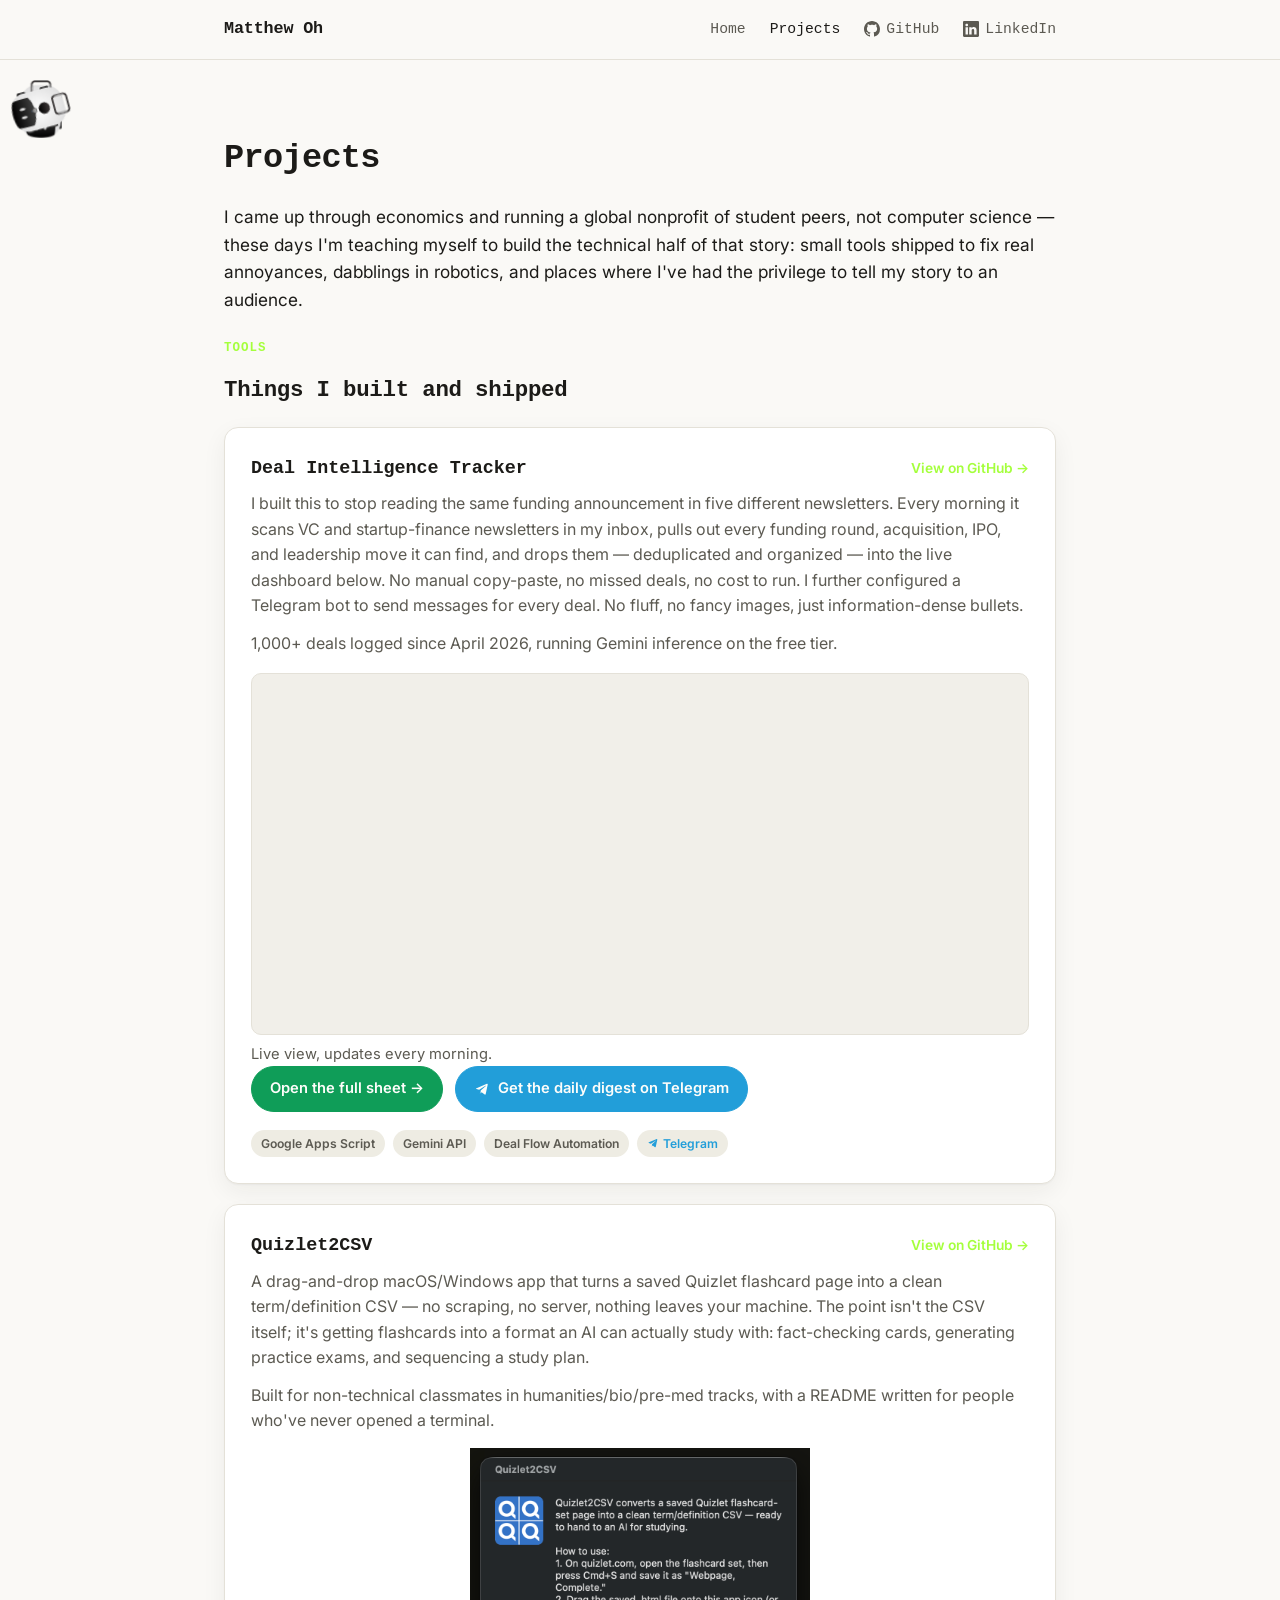
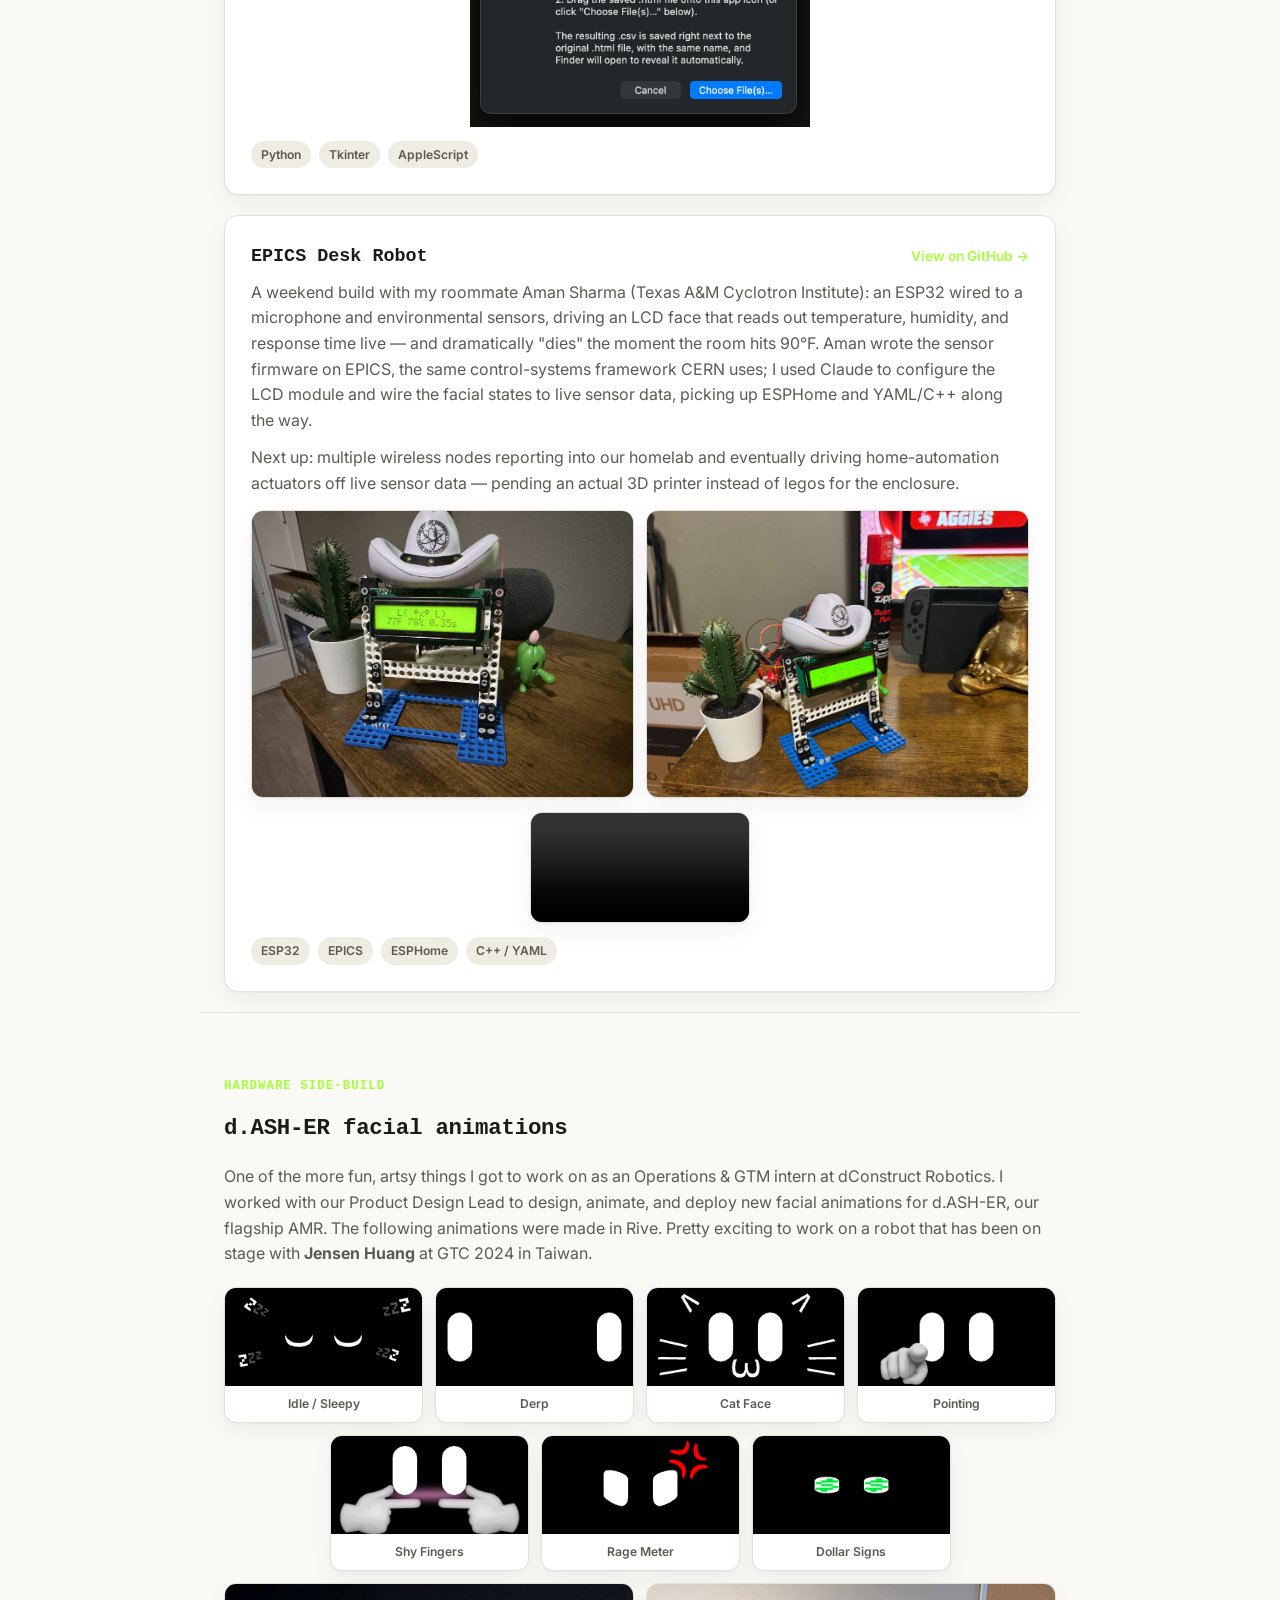
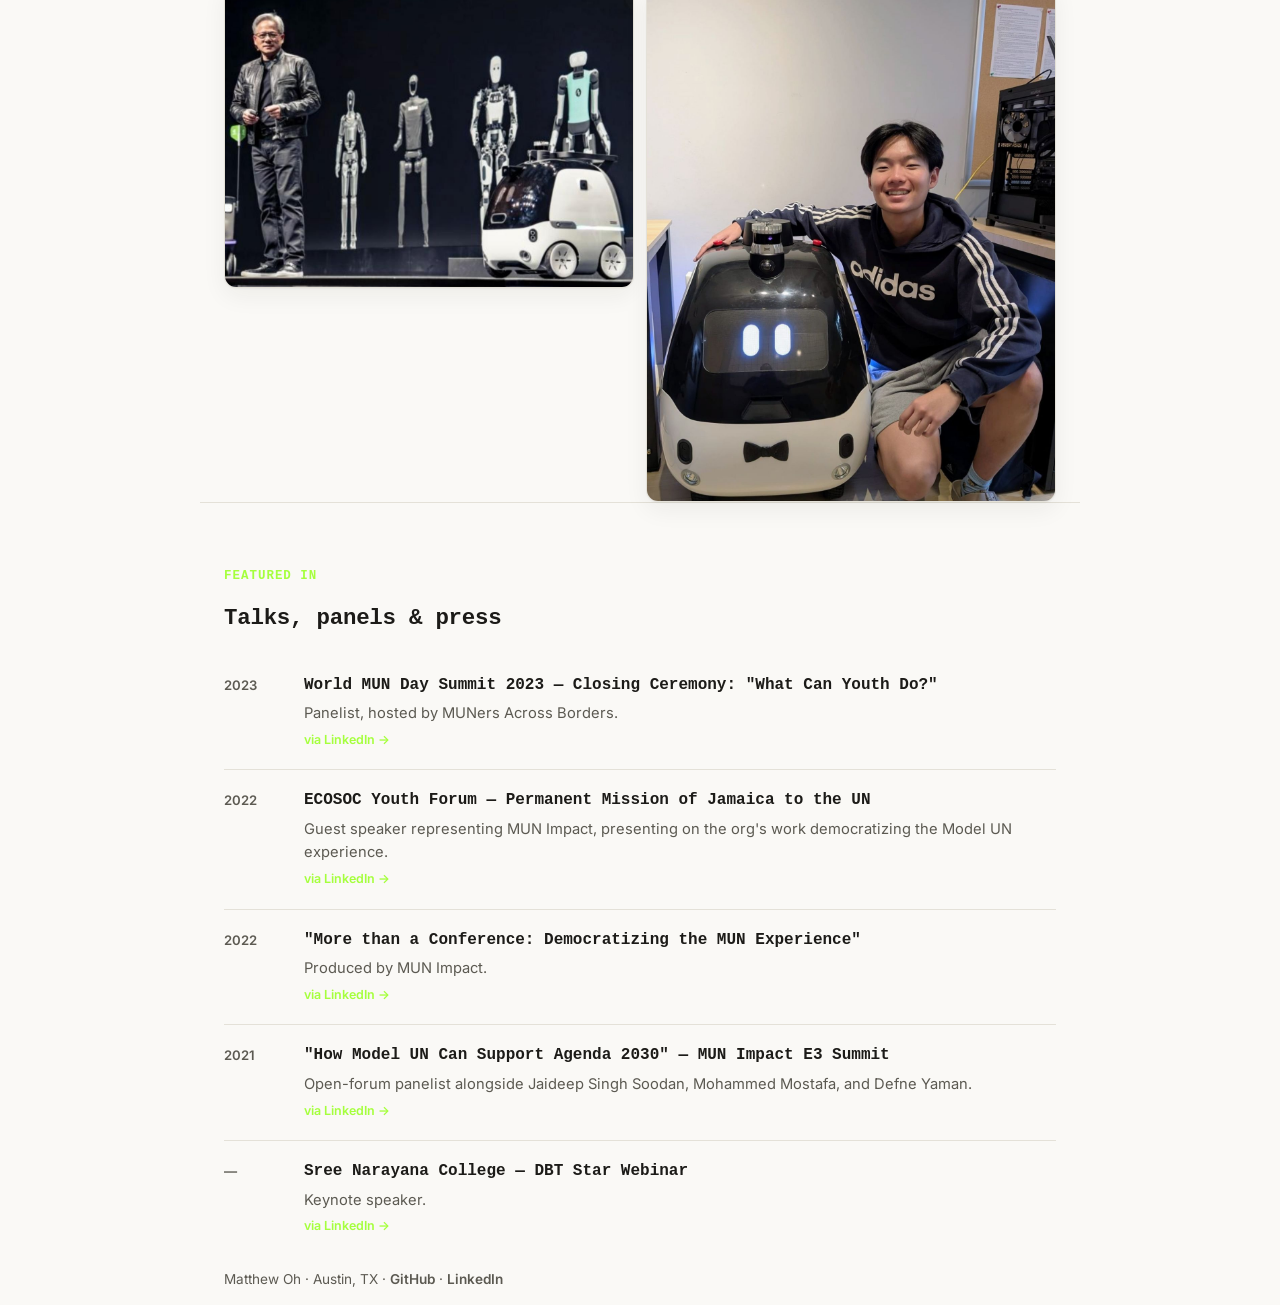
==== commit 3f3c94c5: "Link EPICS Desk Robot card to its GitHub repo, tweak wording Co-Authored-By: Claude Sonnet 5 <norepl" ====
--- a/projects.html
+++ b/projects.html
@@ -116,7 +116,7 @@
   <div class="project-card">
     <div class="project-head">
       <h3>EPICS Desk Robot</h3>
-      <span class="links"><a href="https://www.linkedin.com/feed/update/urn:li:activity:7502213875195510785/" target="_blank" rel="noopener">View post on LinkedIn &rarr;</a></span>
+      <span class="links"><a href="https://github.com/almondshawarma/hestia" target="_blank" rel="noopener">View on GitHub &rarr;</a></span>
     </div>
     <p>
       A weekend build with my roommate Aman Sharma (Texas A&amp;M Cyclotron Institute): an ESP32
@@ -126,7 +126,7 @@
       framework CERN uses; I used Claude to configure the LCD module and wire the facial states
       to live sensor data, picking up ESPHome and YAML/C++ along the way.
     </p>
-    <p>Next up: multiple wireless nodes reporting into our homelab and eventually driving home-automation actuators off live sensor data &mdash; pending an actual 3D printer instead of Lego Technic for the enclosure.</p>
+    <p>Next up: multiple wireless nodes reporting into our homelab and eventually driving home-automation actuators off live sensor data &mdash; pending an actual 3D printer instead of legos for the enclosure.</p>
     <div class="project-photos">
       <img src="assets/img/epics/photo-1.jpg" alt="EPICS desk robot LCD face showing temperature and humidity" loading="lazy" />
       <img src="assets/img/epics/photo-2.jpg" alt="EPICS desk robot wired up on a breadboard next to a cactus" loading="lazy" />
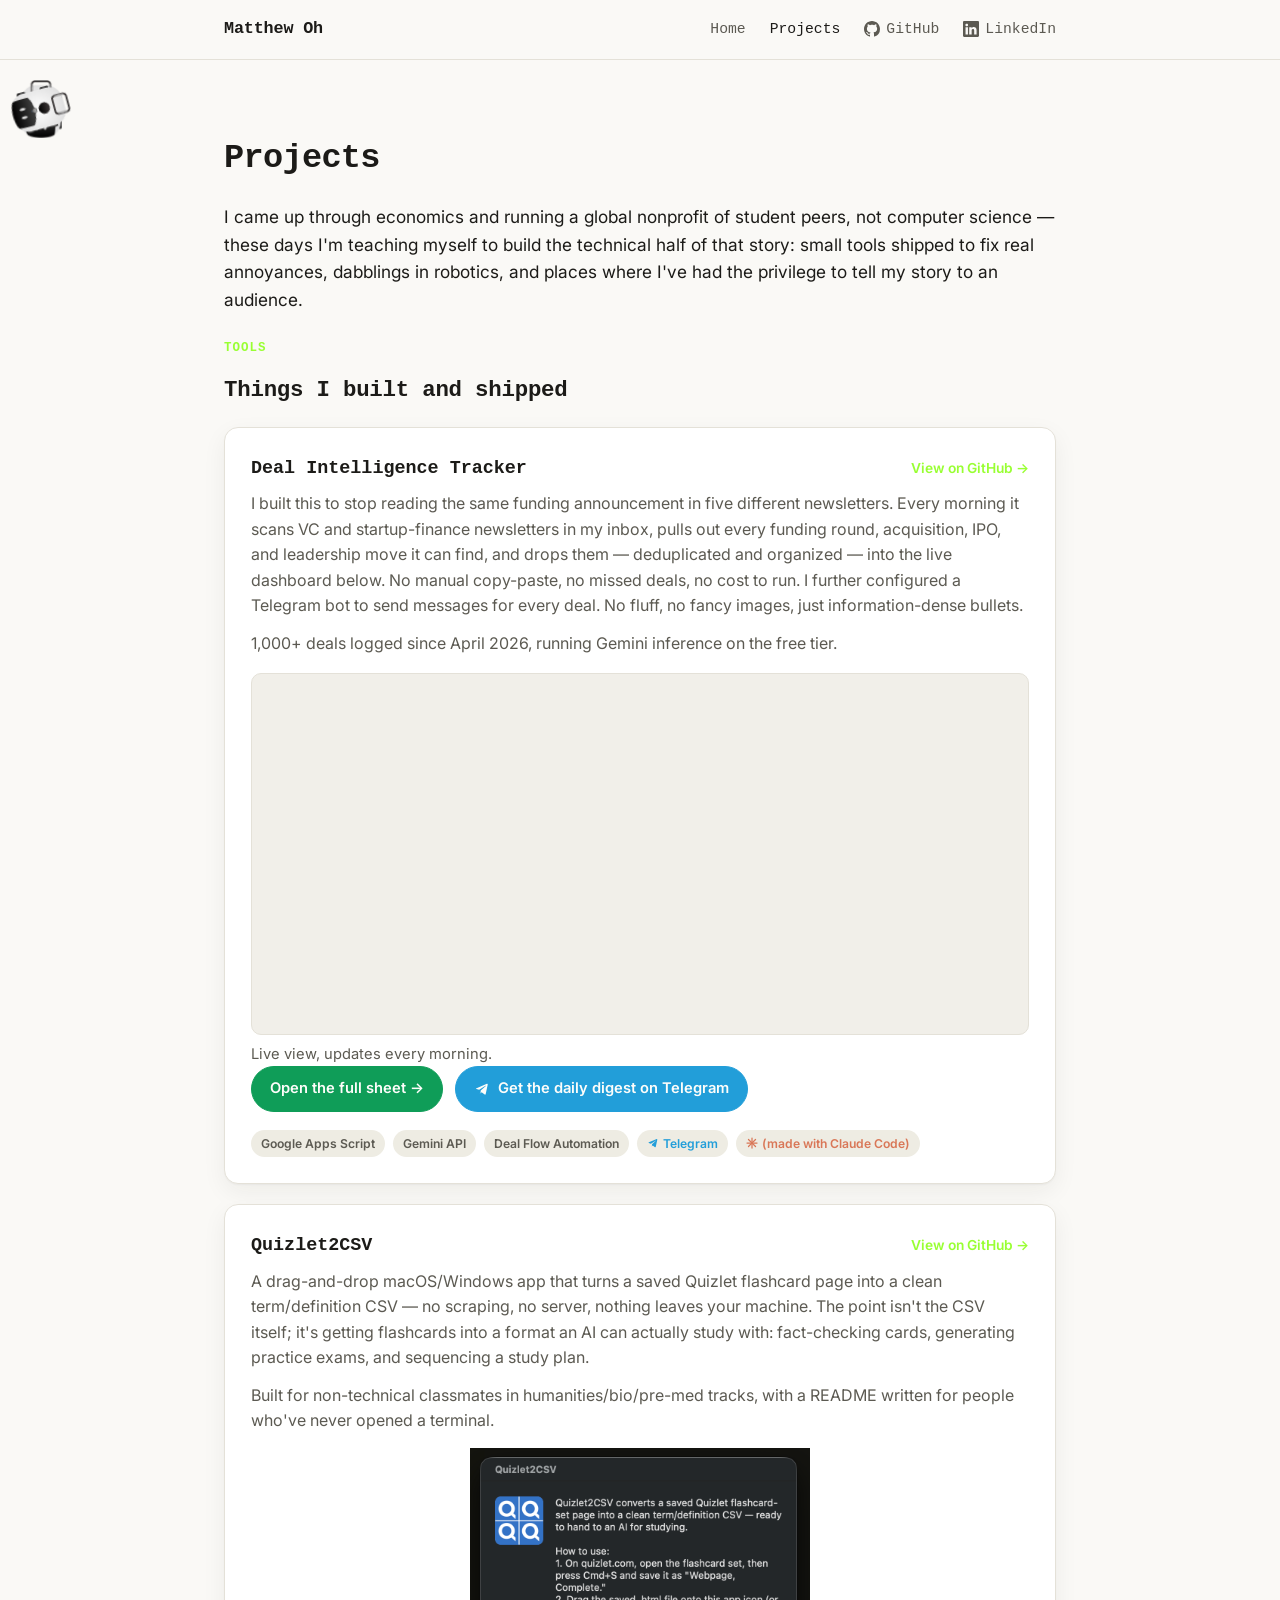
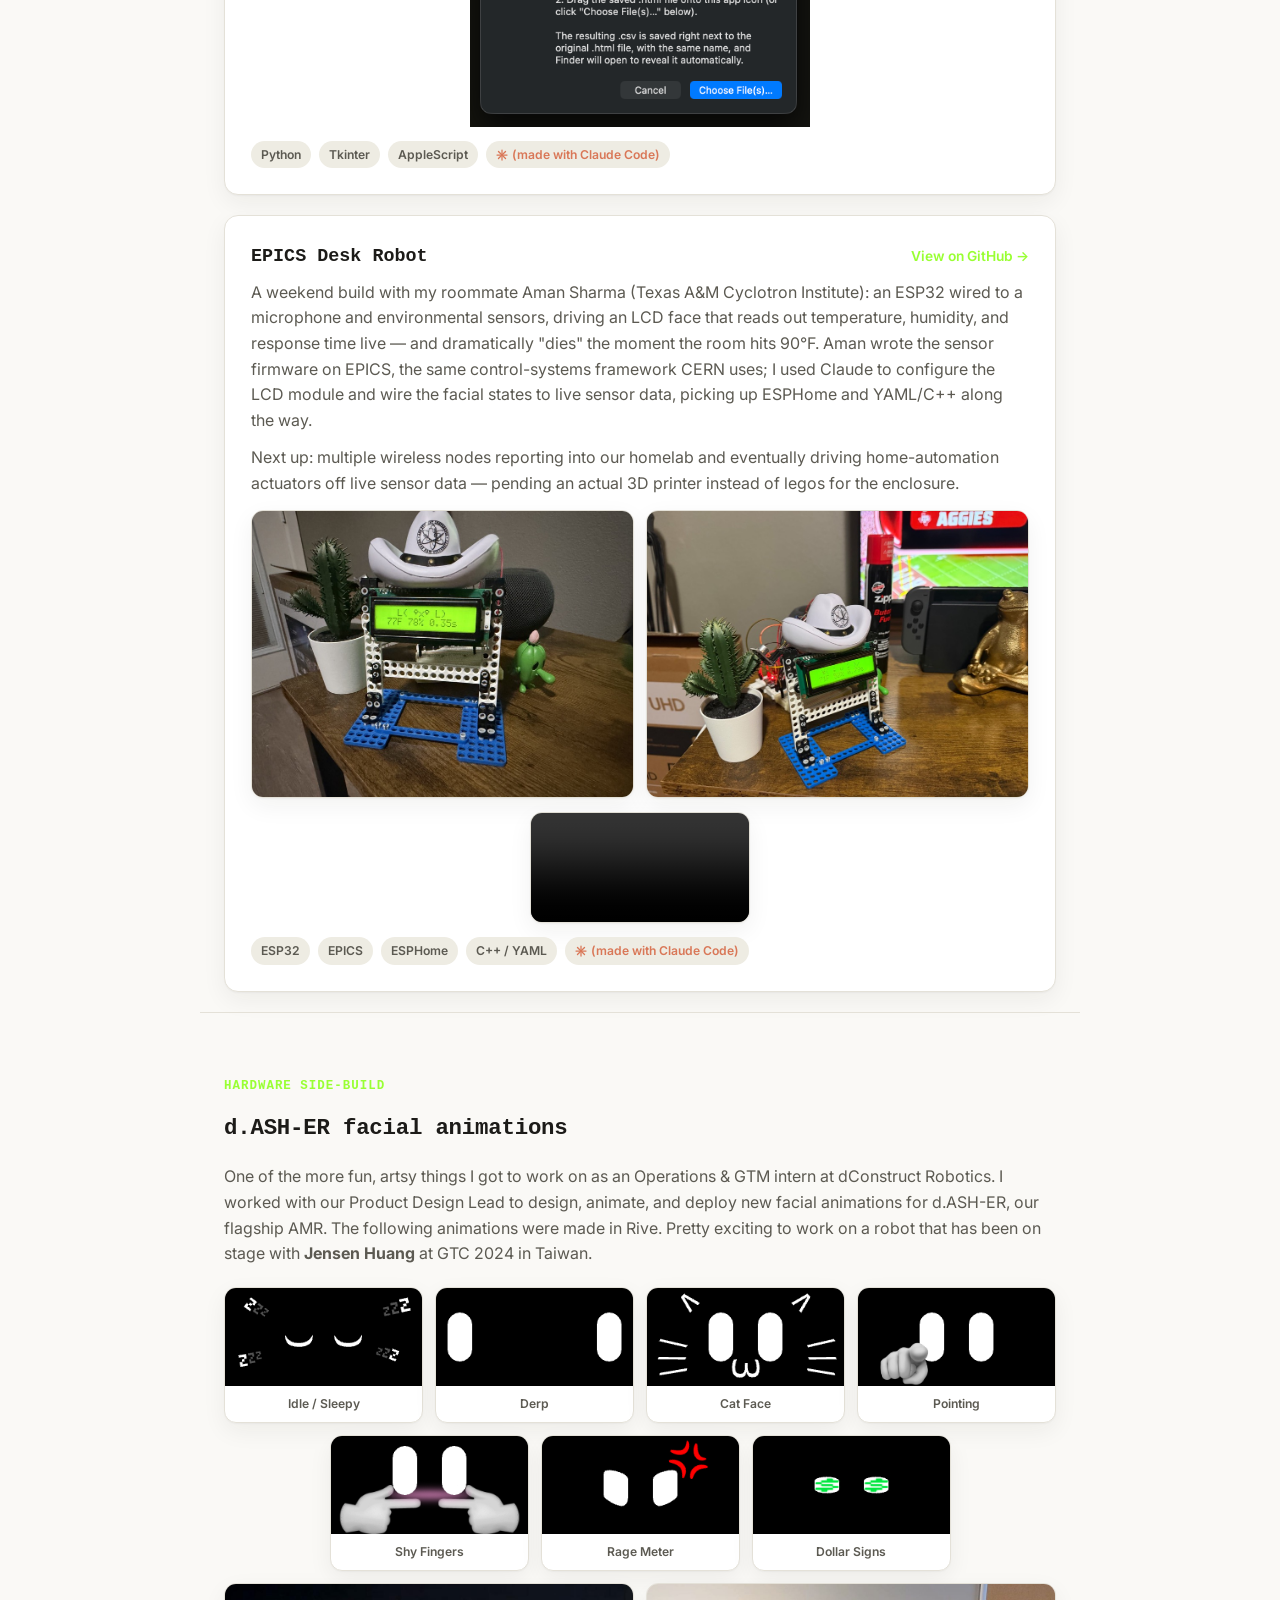
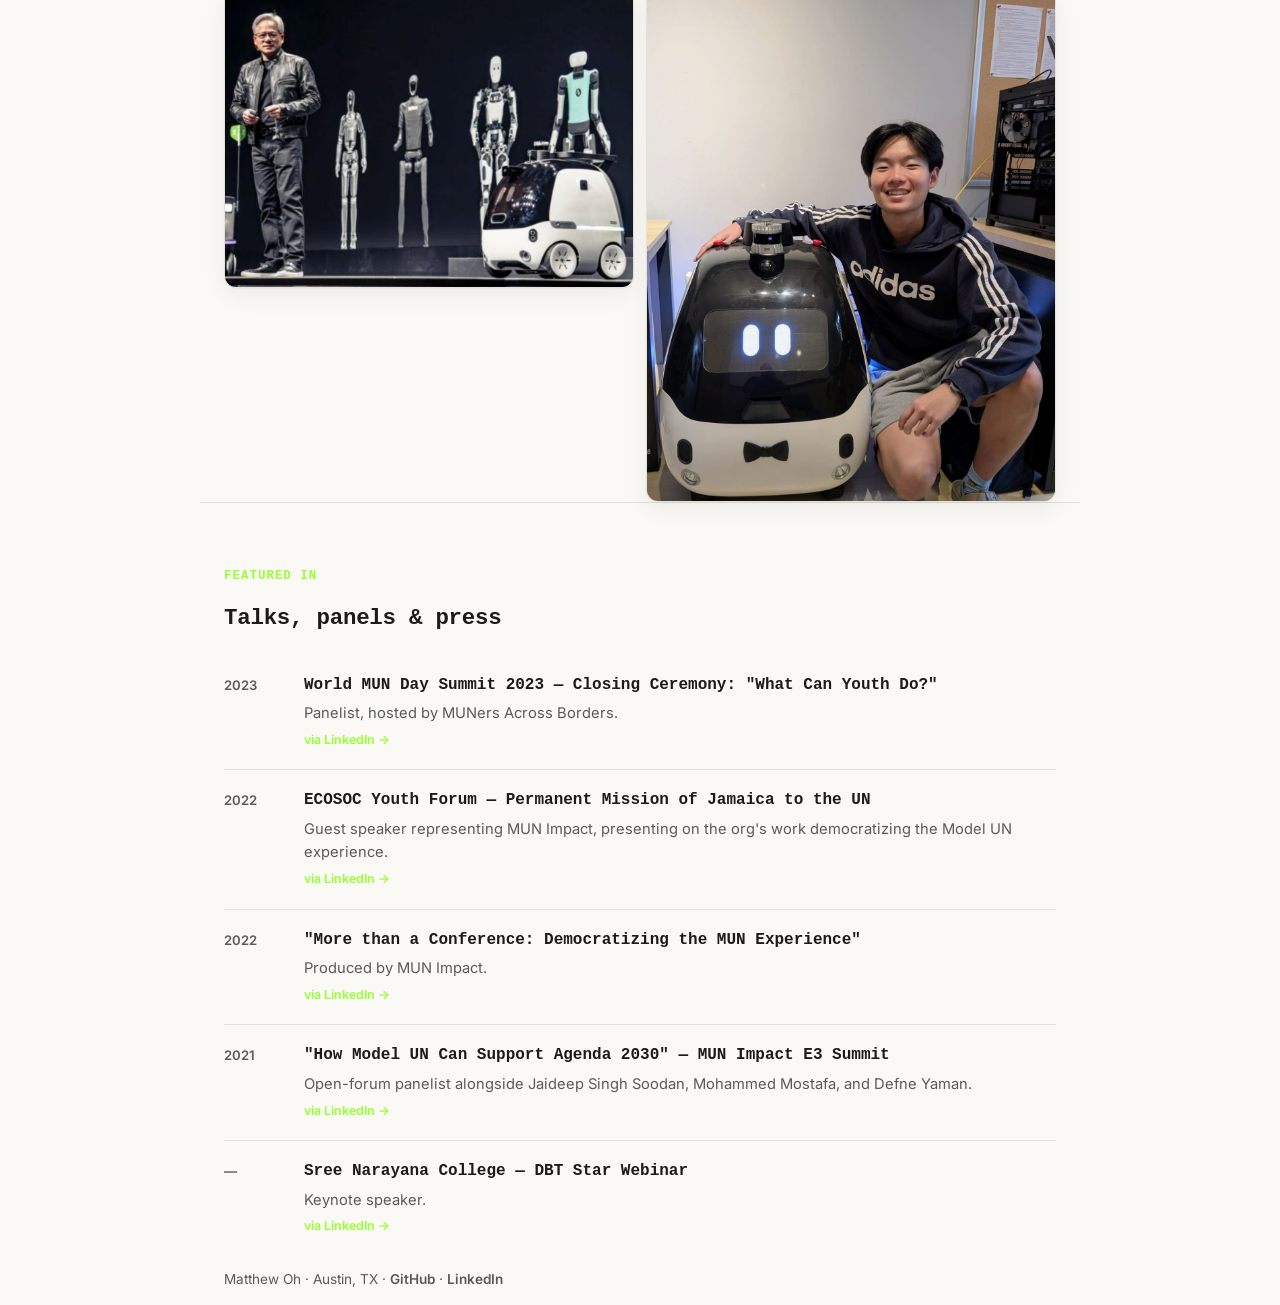
==== commit 6074fa4c: "Add "made with Claude Code" tag to all project cards Same pattern as the Telegram tag: an icon + lab" ====
--- a/projects.html
+++ b/projects.html
@@ -90,6 +90,10 @@
         <svg viewBox="0 0 24 24" width="12" height="12" aria-hidden="true"><path d="M9.78 18.65l.28-4.23 7.68-6.92c.34-.31-.07-.46-.52-.19L7.74 13.3 3.64 12c-.88-.25-.89-.86.2-1.3L19.4 4.24c.73-.33 1.43.18 1.15 1.3l-2.98 14.05c-.21.99-.8 1.23-1.62.77l-4.48-3.3-2.15 2.09c-.24.24-.44.44-.86.44z"/></svg>
         Telegram
       </span>
+      <span class="tag tag-claude">
+        <svg viewBox="0 0 24 24" width="12" height="12" aria-hidden="true"><g stroke="currentColor" stroke-width="2.5" stroke-linecap="round"><line x1="12" y1="2" x2="12" y2="22"/><line x1="2" y1="12" x2="22" y2="12"/><line x1="4.93" y1="4.93" x2="19.07" y2="19.07"/><line x1="19.07" y1="4.93" x2="4.93" y2="19.07"/></g></svg>
+        (made with Claude Code)
+      </span>
     </div>
   </div>
 
@@ -110,6 +114,10 @@
       <span class="tag">Python</span>
       <span class="tag">Tkinter</span>
       <span class="tag">AppleScript</span>
+      <span class="tag tag-claude">
+        <svg viewBox="0 0 24 24" width="12" height="12" aria-hidden="true"><g stroke="currentColor" stroke-width="2.5" stroke-linecap="round"><line x1="12" y1="2" x2="12" y2="22"/><line x1="2" y1="12" x2="22" y2="12"/><line x1="4.93" y1="4.93" x2="19.07" y2="19.07"/><line x1="19.07" y1="4.93" x2="4.93" y2="19.07"/></g></svg>
+        (made with Claude Code)
+      </span>
     </div>
   </div>
 
@@ -137,6 +145,10 @@
       <span class="tag">EPICS</span>
       <span class="tag">ESPHome</span>
       <span class="tag">C++ / YAML</span>
+      <span class="tag tag-claude">
+        <svg viewBox="0 0 24 24" width="12" height="12" aria-hidden="true"><g stroke="currentColor" stroke-width="2.5" stroke-linecap="round"><line x1="12" y1="2" x2="12" y2="22"/><line x1="2" y1="12" x2="22" y2="12"/><line x1="4.93" y1="4.93" x2="19.07" y2="19.07"/><line x1="19.07" y1="4.93" x2="4.93" y2="19.07"/></g></svg>
+        (made with Claude Code)
+      </span>
     </div>
   </div>
 </section>
--- a/assets/css/style.css
+++ b/assets/css/style.css
@@ -6,8 +6,8 @@
   --border: #e4e1d8;
   --text: #1c1b18;
   --text-muted: #5c5a52;
-  --accent: #a5ff3d;
-  --accent-bright: #a5ff3d;
+  --accent: #99ff33;
+  --accent-bright: #99ff33;
   --accent-soft: #e7efe9;
   --tag-bg: #eeece3;
   --shadow: 0 1px 2px rgba(28, 27, 24, 0.04), 0 8px 24px rgba(28, 27, 24, 0.06);
@@ -24,8 +24,8 @@
     --border: #303228;
     --text: #ece9e0;
     --text-muted: #a7a495;
-    --accent: #2fff00;
-    --accent-bright: #2fff00;
+    --accent: #99ff33;
+    --accent-bright: #99ff33;
     --accent-soft: #1f2b22;
     --tag-bg: #262820;
     --shadow: 0 1px 2px rgba(0, 0, 0, 0.3), 0 8px 24px rgba(0, 0, 0, 0.35);
@@ -334,6 +334,7 @@
 .tag svg { fill: currentColor; }
 
 .tag-telegram { color: #229ed9; }
+.tag-claude { color: #d97757; }
 
 /* ---------- Live embeds (projects.html) ---------- */
 .embed-wrap {
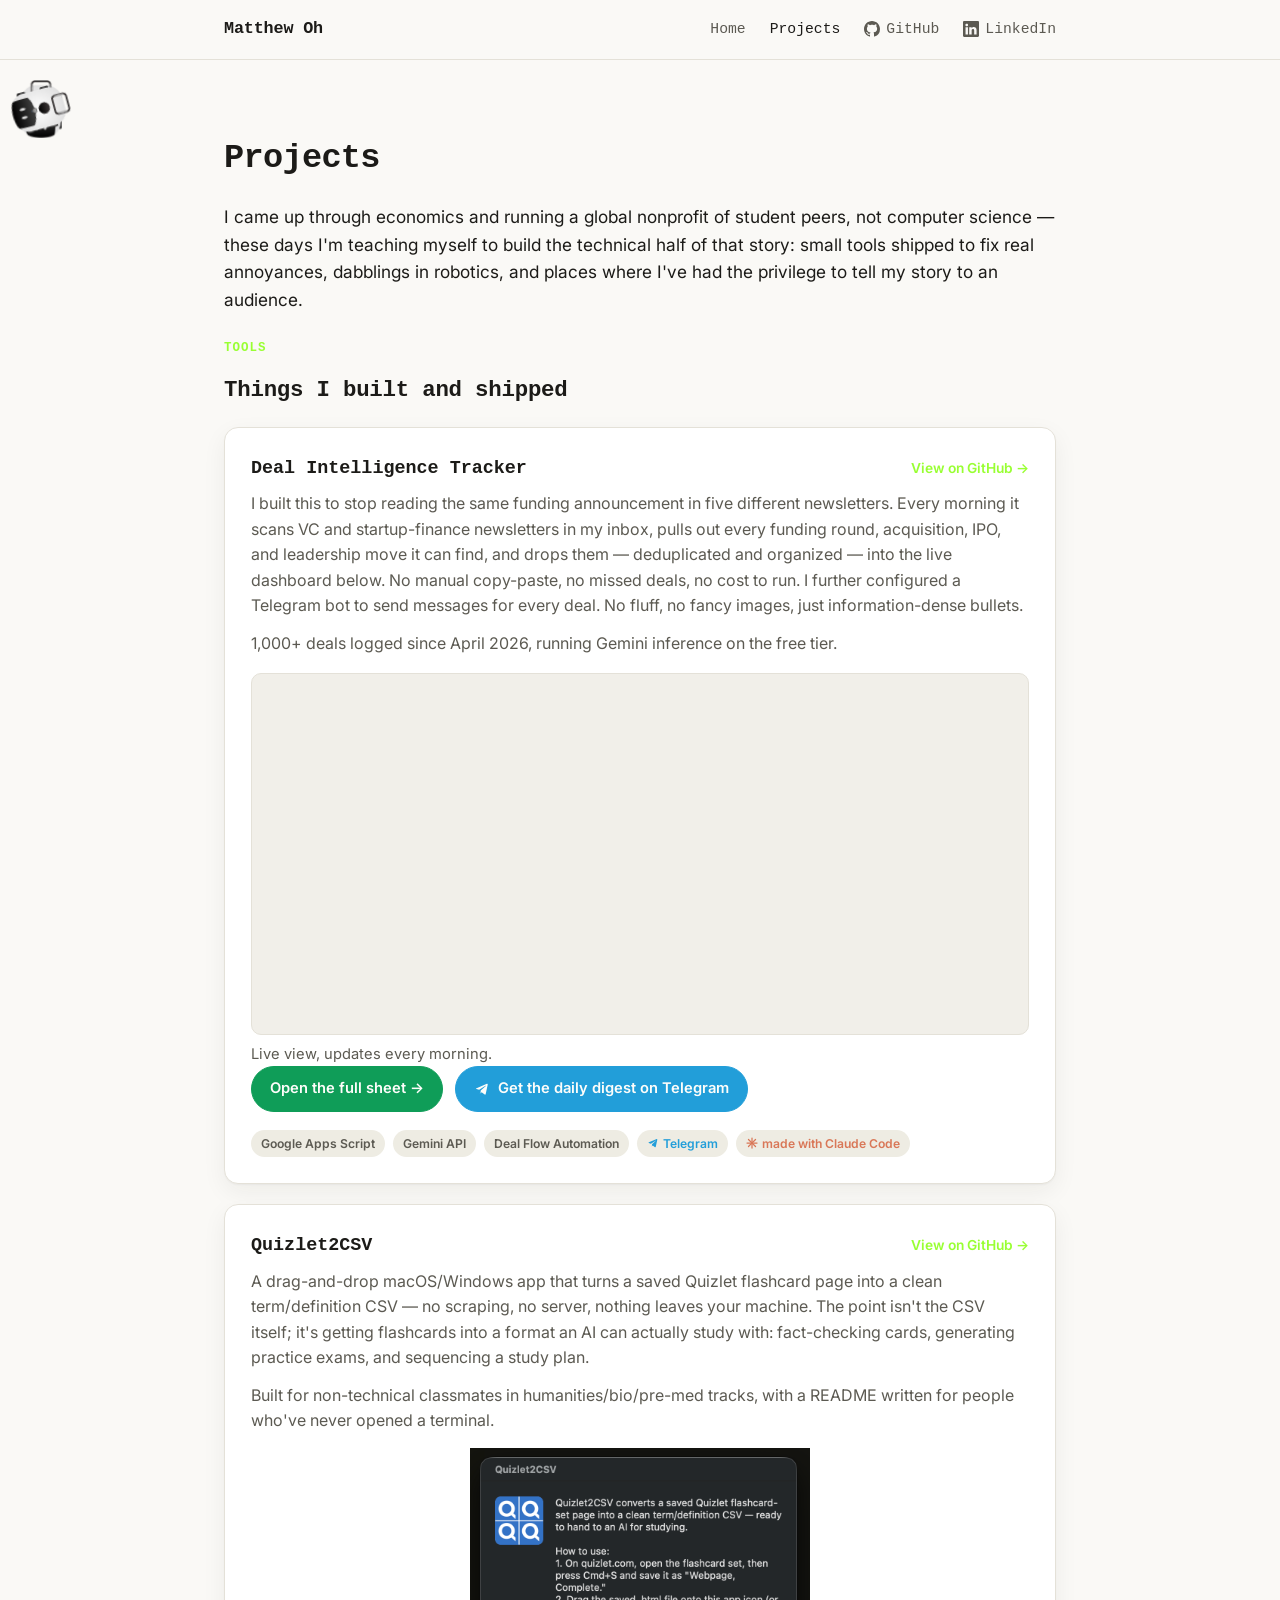
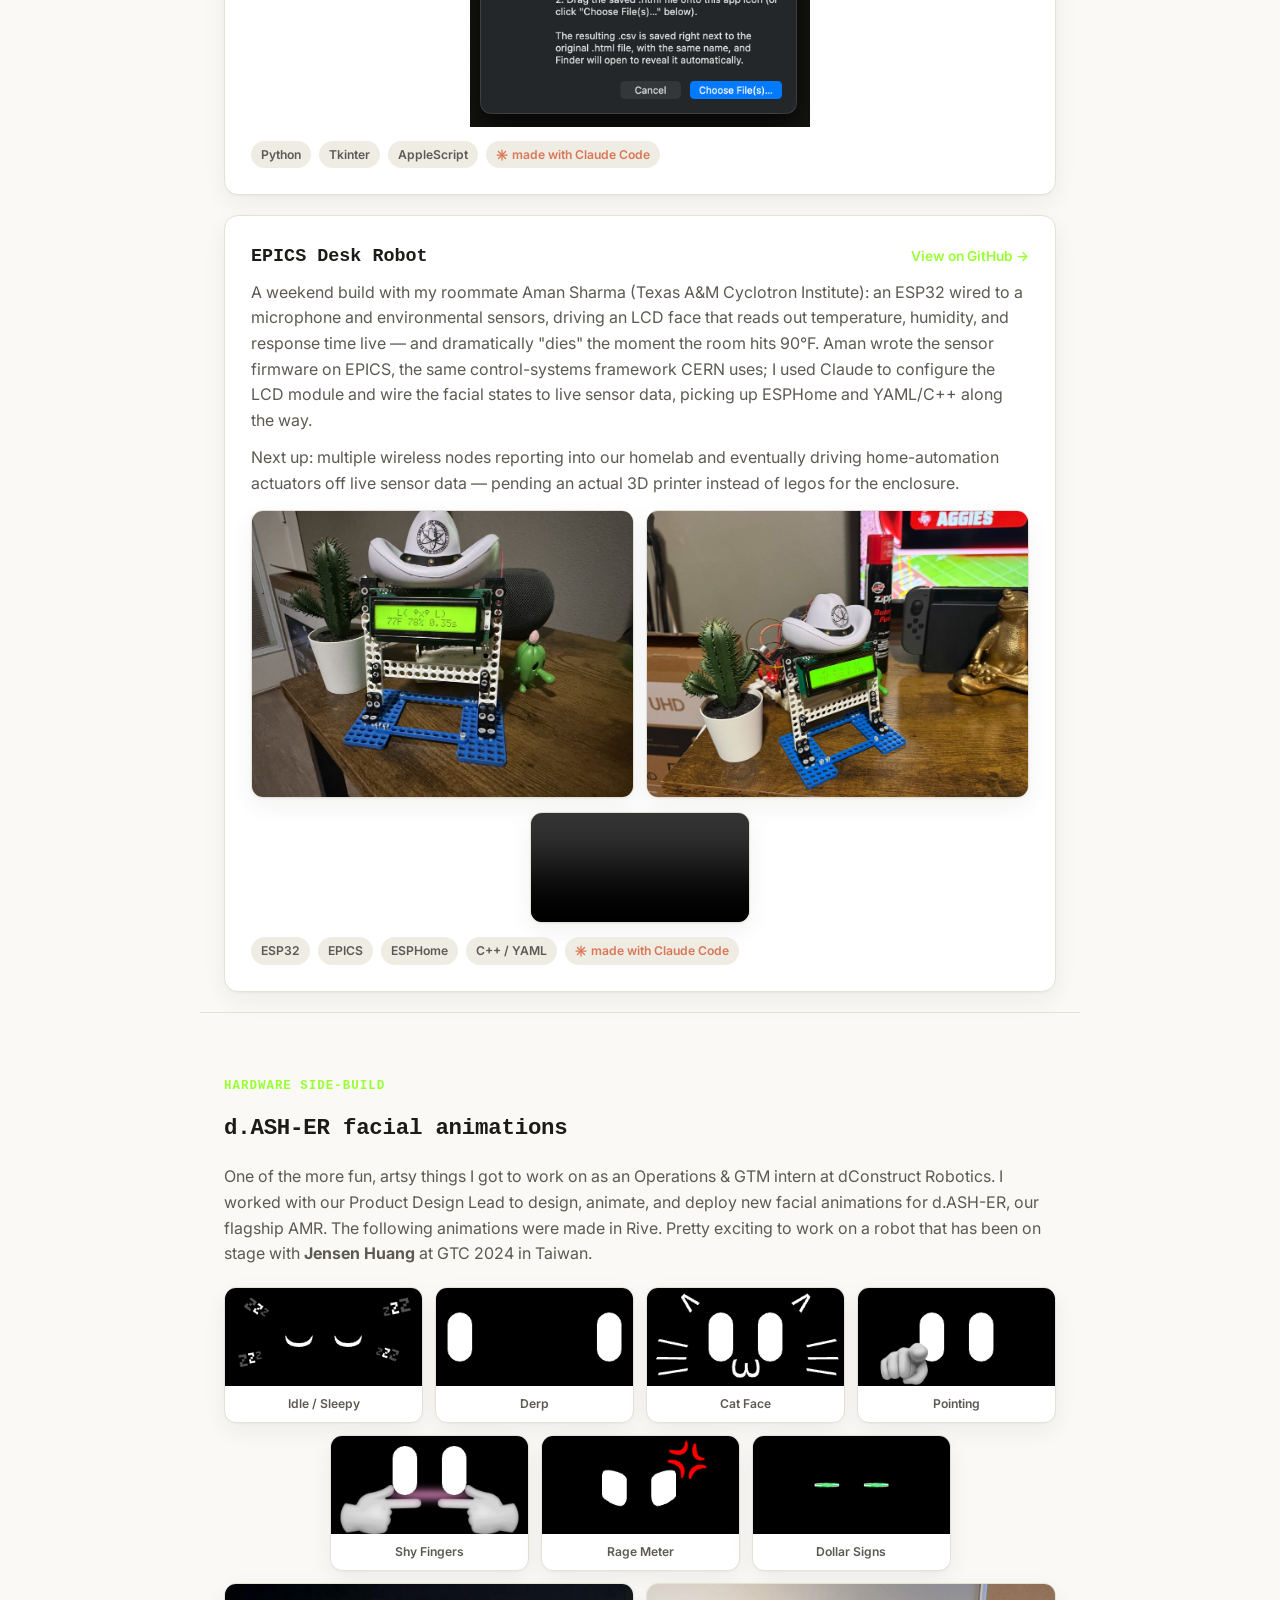
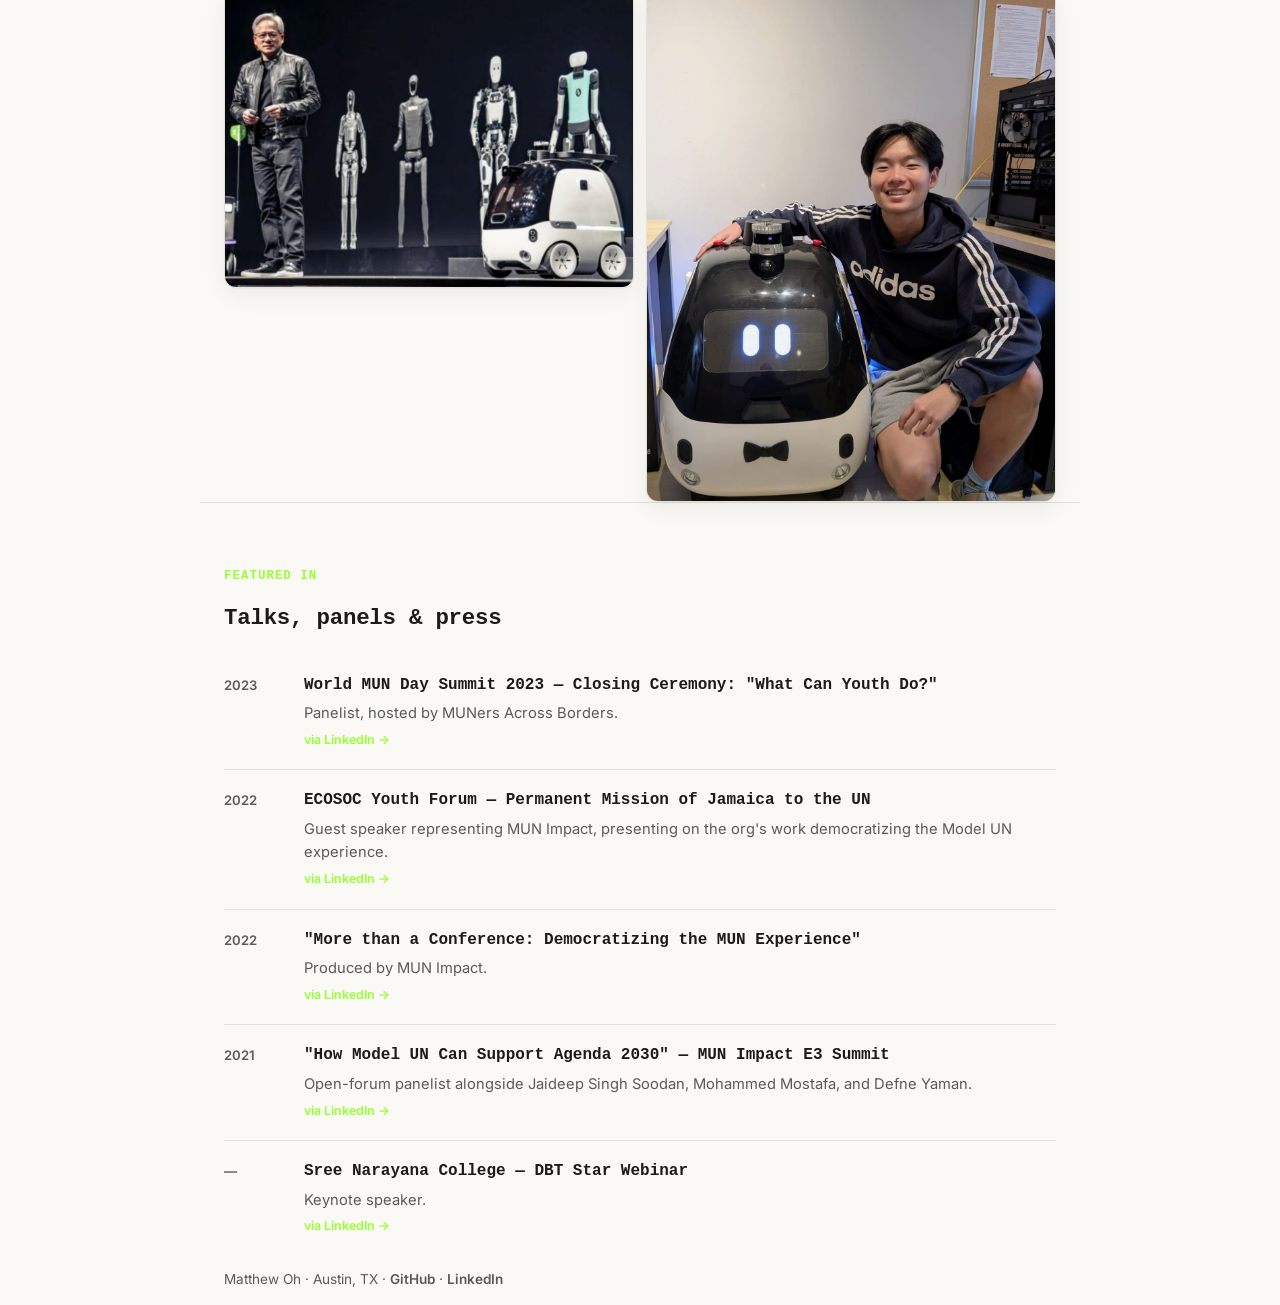
==== commit 44abe5d5: "Drop parentheses from "made with Claude Code" tag Co-Authored-By: Claude Sonnet 5 <noreply@anthropic" ====
--- a/projects.html
+++ b/projects.html
@@ -92,7 +92,7 @@
       </span>
       <span class="tag tag-claude">
         <svg viewBox="0 0 24 24" width="12" height="12" aria-hidden="true"><g stroke="currentColor" stroke-width="2.5" stroke-linecap="round"><line x1="12" y1="2" x2="12" y2="22"/><line x1="2" y1="12" x2="22" y2="12"/><line x1="4.93" y1="4.93" x2="19.07" y2="19.07"/><line x1="19.07" y1="4.93" x2="4.93" y2="19.07"/></g></svg>
-        (made with Claude Code)
+        made with Claude Code
       </span>
     </div>
   </div>
@@ -116,7 +116,7 @@
       <span class="tag">AppleScript</span>
       <span class="tag tag-claude">
         <svg viewBox="0 0 24 24" width="12" height="12" aria-hidden="true"><g stroke="currentColor" stroke-width="2.5" stroke-linecap="round"><line x1="12" y1="2" x2="12" y2="22"/><line x1="2" y1="12" x2="22" y2="12"/><line x1="4.93" y1="4.93" x2="19.07" y2="19.07"/><line x1="19.07" y1="4.93" x2="4.93" y2="19.07"/></g></svg>
-        (made with Claude Code)
+        made with Claude Code
       </span>
     </div>
   </div>
@@ -147,7 +147,7 @@
       <span class="tag">C++ / YAML</span>
       <span class="tag tag-claude">
         <svg viewBox="0 0 24 24" width="12" height="12" aria-hidden="true"><g stroke="currentColor" stroke-width="2.5" stroke-linecap="round"><line x1="12" y1="2" x2="12" y2="22"/><line x1="2" y1="12" x2="22" y2="12"/><line x1="4.93" y1="4.93" x2="19.07" y2="19.07"/><line x1="19.07" y1="4.93" x2="4.93" y2="19.07"/></g></svg>
-        (made with Claude Code)
+        made with Claude Code
       </span>
     </div>
   </div>
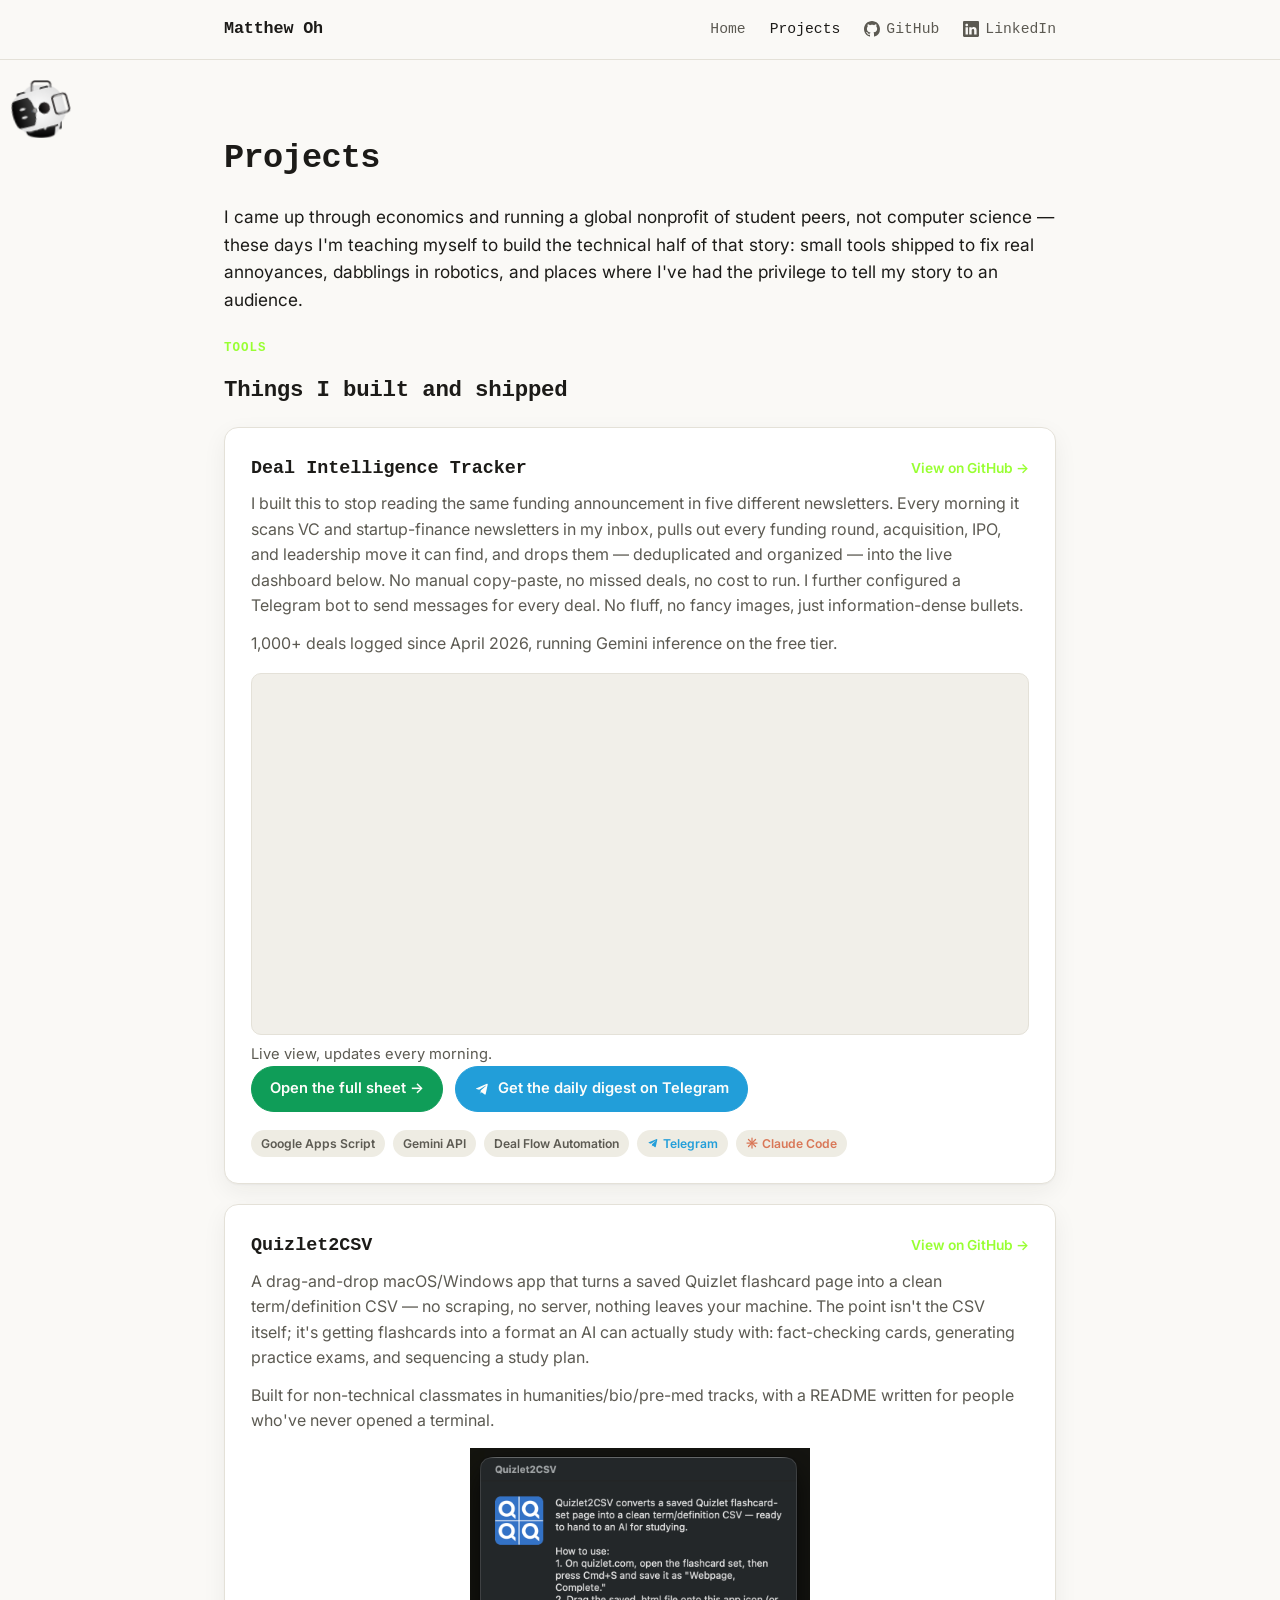
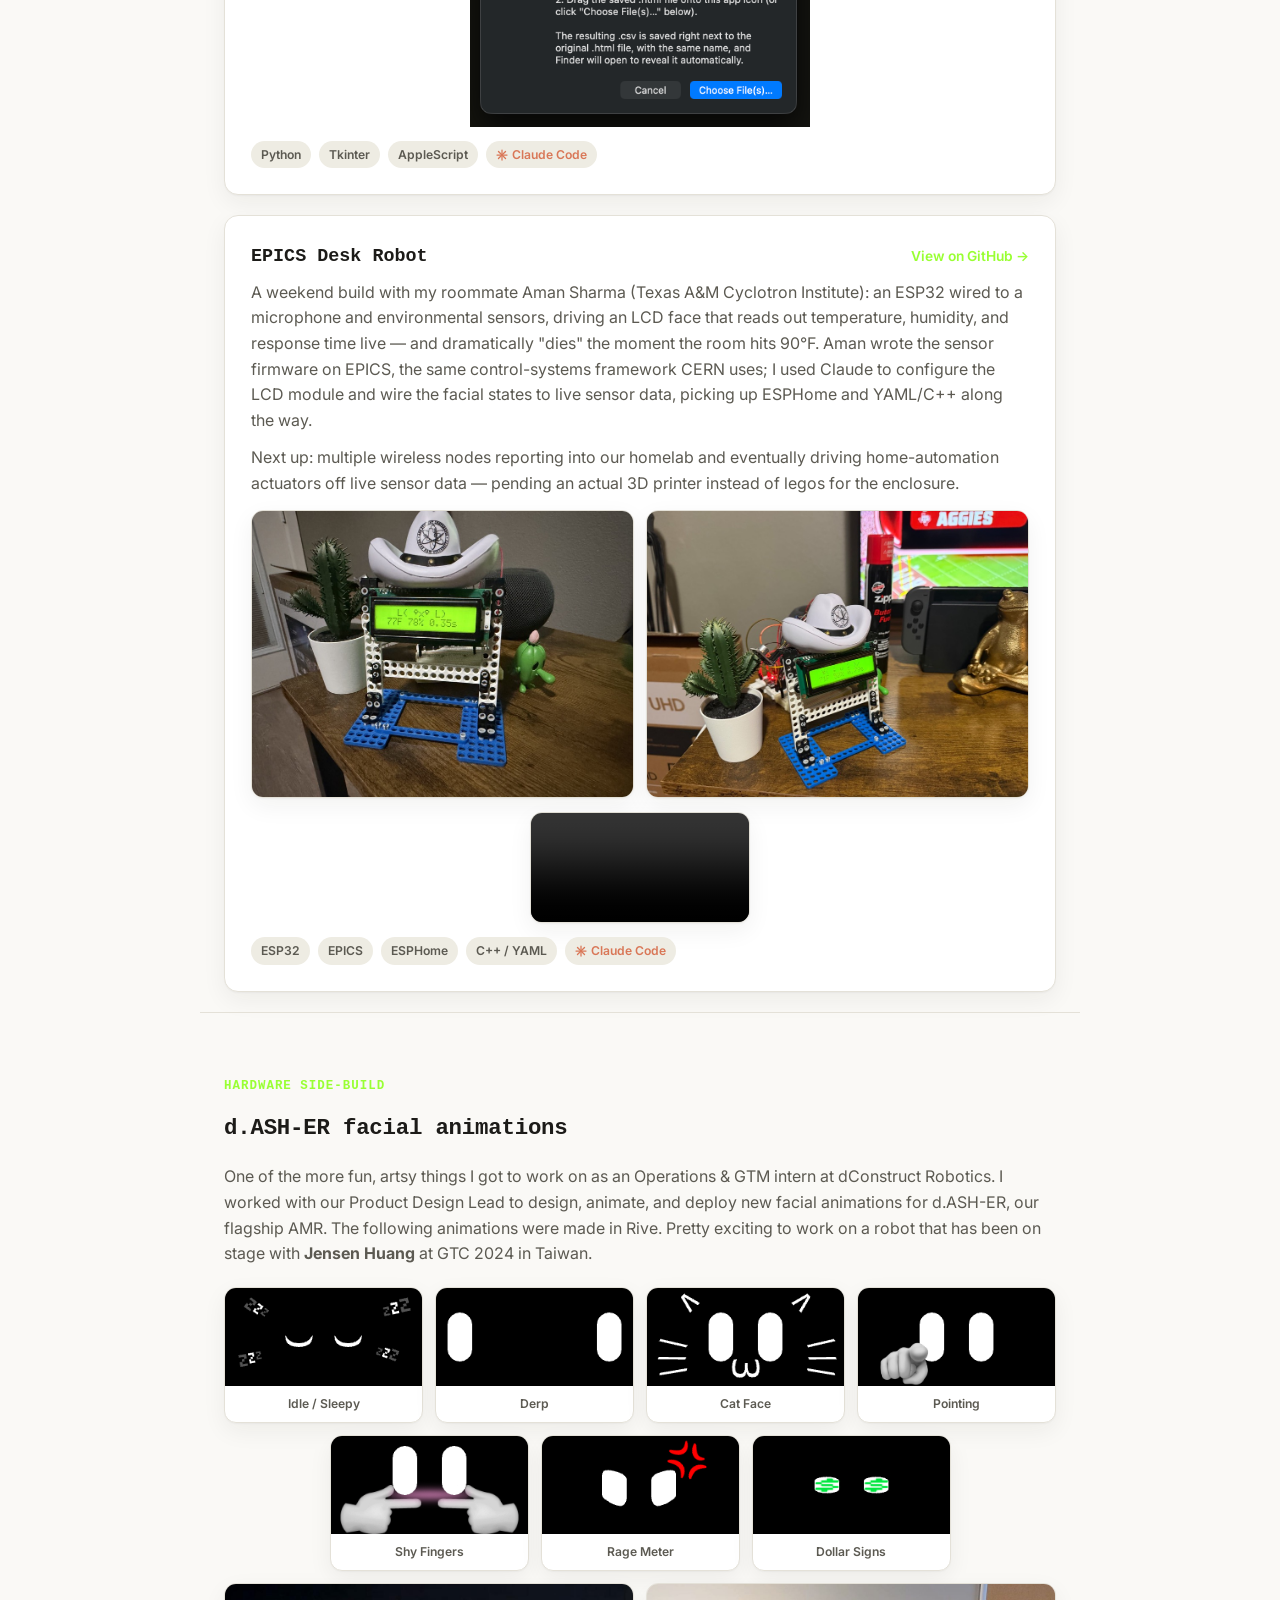
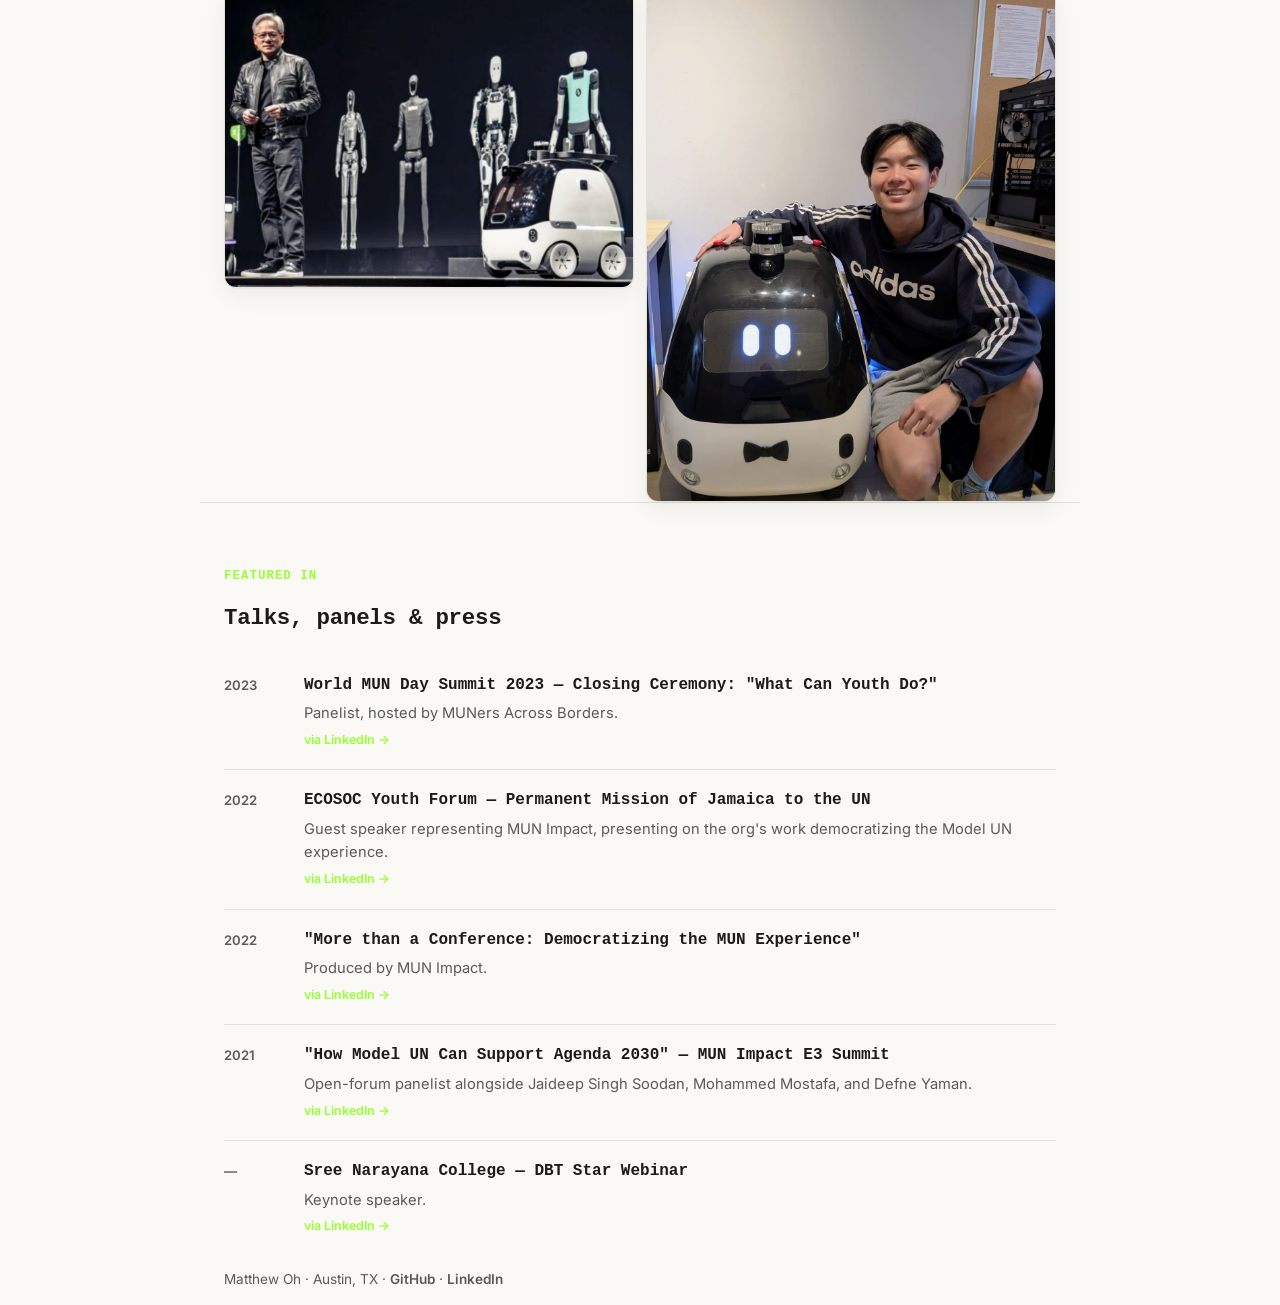
==== commit cf4561ab: "Shorten Claude Code tag to just "Claude Code" Co-Authored-By: Claude Sonnet 5 <noreply@anthropic.com" ====
--- a/projects.html
+++ b/projects.html
@@ -92,7 +92,7 @@
       </span>
       <span class="tag tag-claude">
         <svg viewBox="0 0 24 24" width="12" height="12" aria-hidden="true"><g stroke="currentColor" stroke-width="2.5" stroke-linecap="round"><line x1="12" y1="2" x2="12" y2="22"/><line x1="2" y1="12" x2="22" y2="12"/><line x1="4.93" y1="4.93" x2="19.07" y2="19.07"/><line x1="19.07" y1="4.93" x2="4.93" y2="19.07"/></g></svg>
-        made with Claude Code
+        Claude Code
       </span>
     </div>
   </div>
@@ -116,7 +116,7 @@
       <span class="tag">AppleScript</span>
       <span class="tag tag-claude">
         <svg viewBox="0 0 24 24" width="12" height="12" aria-hidden="true"><g stroke="currentColor" stroke-width="2.5" stroke-linecap="round"><line x1="12" y1="2" x2="12" y2="22"/><line x1="2" y1="12" x2="22" y2="12"/><line x1="4.93" y1="4.93" x2="19.07" y2="19.07"/><line x1="19.07" y1="4.93" x2="4.93" y2="19.07"/></g></svg>
-        made with Claude Code
+        Claude Code
       </span>
     </div>
   </div>
@@ -147,7 +147,7 @@
       <span class="tag">C++ / YAML</span>
       <span class="tag tag-claude">
         <svg viewBox="0 0 24 24" width="12" height="12" aria-hidden="true"><g stroke="currentColor" stroke-width="2.5" stroke-linecap="round"><line x1="12" y1="2" x2="12" y2="22"/><line x1="2" y1="12" x2="22" y2="12"/><line x1="4.93" y1="4.93" x2="19.07" y2="19.07"/><line x1="19.07" y1="4.93" x2="4.93" y2="19.07"/></g></svg>
-        made with Claude Code
+        Claude Code
       </span>
     </div>
   </div>
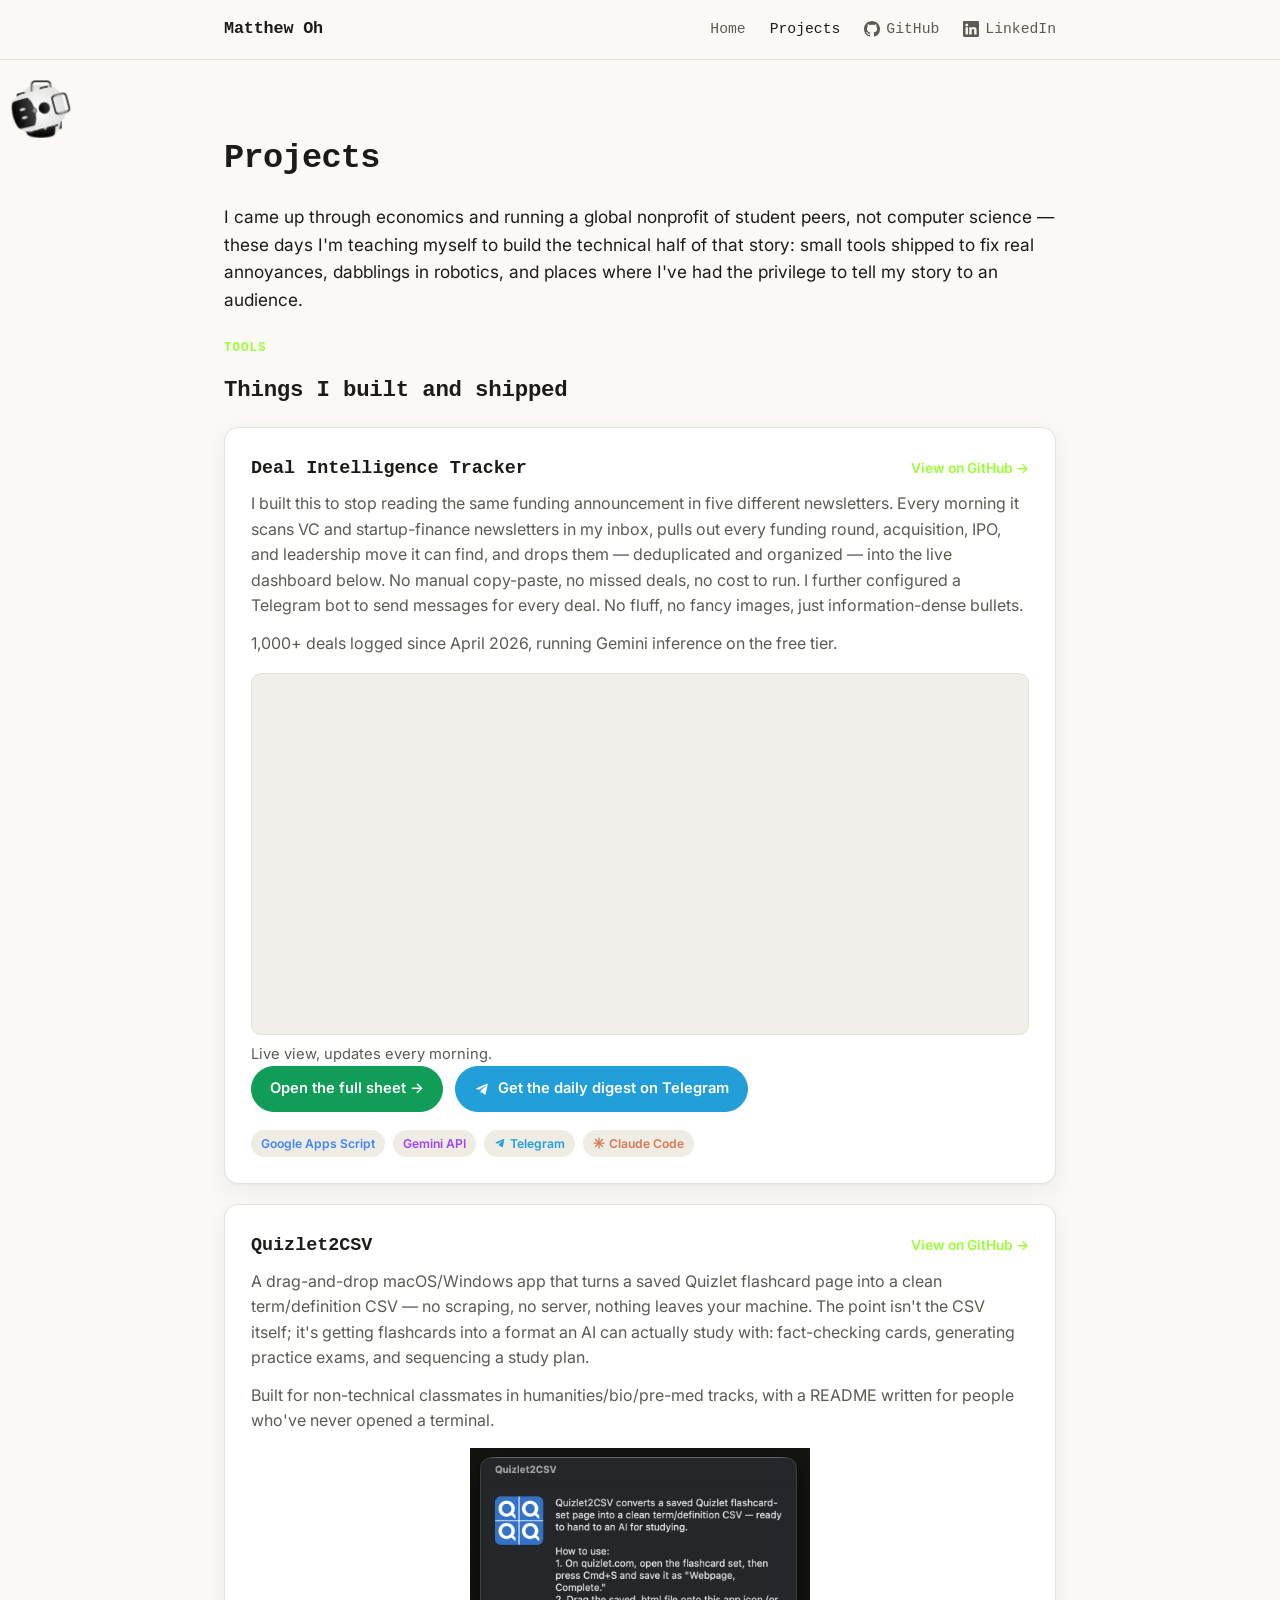
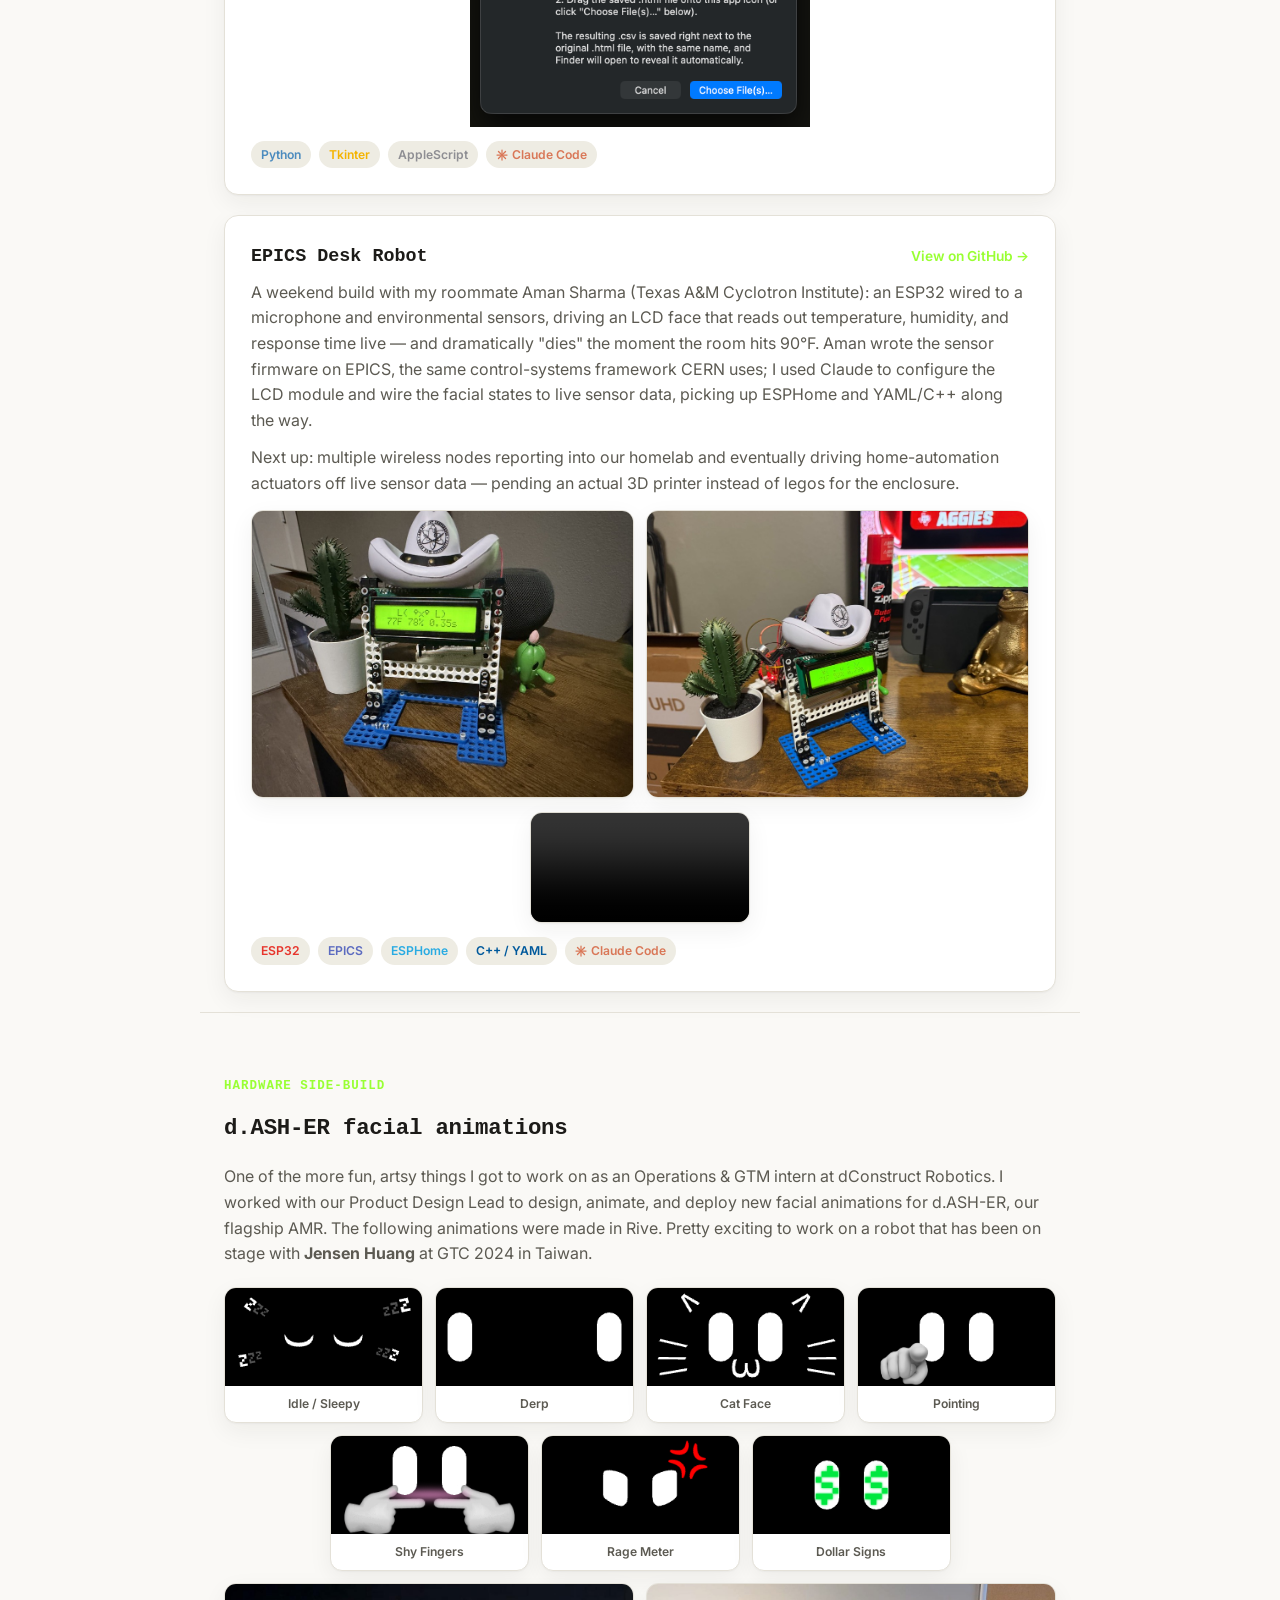
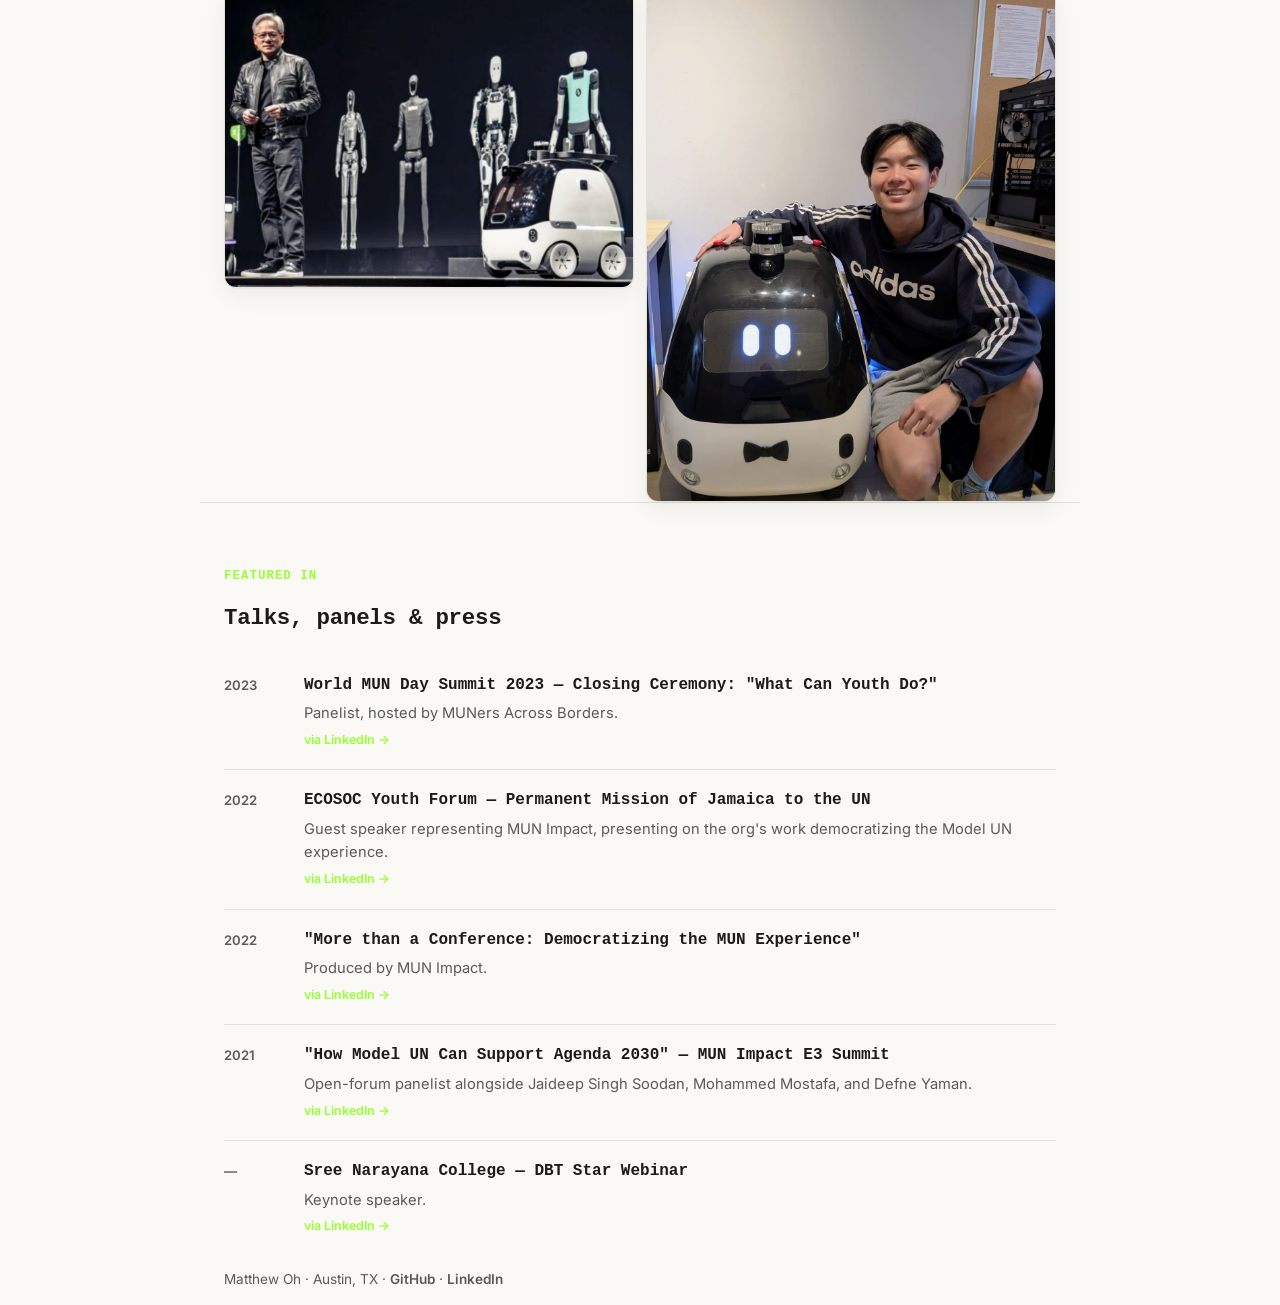
==== commit 969c6868: "Remove non-stack tag, color-code each stack tag by brand Removes "Deal Flow Automation" (a category " ====
--- a/projects.html
+++ b/projects.html
@@ -83,9 +83,8 @@
     </div>
 
     <div class="tags">
-      <span class="tag">Google Apps Script</span>
-      <span class="tag">Gemini API</span>
-      <span class="tag">Deal Flow Automation</span>
+      <span class="tag tag-gas">Google Apps Script</span>
+      <span class="tag tag-gemini">Gemini API</span>
       <span class="tag tag-telegram">
         <svg viewBox="0 0 24 24" width="12" height="12" aria-hidden="true"><path d="M9.78 18.65l.28-4.23 7.68-6.92c.34-.31-.07-.46-.52-.19L7.74 13.3 3.64 12c-.88-.25-.89-.86.2-1.3L19.4 4.24c.73-.33 1.43.18 1.15 1.3l-2.98 14.05c-.21.99-.8 1.23-1.62.77l-4.48-3.3-2.15 2.09c-.24.24-.44.44-.86.44z"/></svg>
         Telegram
@@ -111,9 +110,9 @@
     <p>Built for non-technical classmates in humanities/bio/pre-med tracks, with a README written for people who've never opened a terminal.</p>
     <img class="project-shot" src="assets/img/quizlet2csv_demo.png" alt="Quizlet2CSV app dialog with drag-and-drop usage instructions" loading="lazy" />
     <div class="tags">
-      <span class="tag">Python</span>
-      <span class="tag">Tkinter</span>
-      <span class="tag">AppleScript</span>
+      <span class="tag tag-python">Python</span>
+      <span class="tag tag-tkinter">Tkinter</span>
+      <span class="tag tag-applescript">AppleScript</span>
       <span class="tag tag-claude">
         <svg viewBox="0 0 24 24" width="12" height="12" aria-hidden="true"><g stroke="currentColor" stroke-width="2.5" stroke-linecap="round"><line x1="12" y1="2" x2="12" y2="22"/><line x1="2" y1="12" x2="22" y2="12"/><line x1="4.93" y1="4.93" x2="19.07" y2="19.07"/><line x1="19.07" y1="4.93" x2="4.93" y2="19.07"/></g></svg>
         Claude Code
@@ -141,10 +140,10 @@
     </div>
     <video class="project-video" src="assets/img/epics/demo.mp4" controls preload="metadata" playsinline></video>
     <div class="tags">
-      <span class="tag">ESP32</span>
-      <span class="tag">EPICS</span>
-      <span class="tag">ESPHome</span>
-      <span class="tag">C++ / YAML</span>
+      <span class="tag tag-esp32">ESP32</span>
+      <span class="tag tag-epics">EPICS</span>
+      <span class="tag tag-esphome">ESPHome</span>
+      <span class="tag tag-cpp">C++ / YAML</span>
       <span class="tag tag-claude">
         <svg viewBox="0 0 24 24" width="12" height="12" aria-hidden="true"><g stroke="currentColor" stroke-width="2.5" stroke-linecap="round"><line x1="12" y1="2" x2="12" y2="22"/><line x1="2" y1="12" x2="22" y2="12"/><line x1="4.93" y1="4.93" x2="19.07" y2="19.07"/><line x1="19.07" y1="4.93" x2="4.93" y2="19.07"/></g></svg>
         Claude Code
--- a/assets/css/style.css
+++ b/assets/css/style.css
@@ -336,6 +336,16 @@
 .tag-telegram { color: #229ed9; }
 .tag-claude { color: #d97757; }
 
+.tag-gas { color: #4285f4; }
+.tag-gemini { color: #a142f4; }
+.tag-python { color: #4b8bbe; }
+.tag-tkinter { color: #f4b400; }
+.tag-applescript { color: #8e8e93; }
+.tag-esp32 { color: #e7352c; }
+.tag-epics { color: #5c6bc0; }
+.tag-esphome { color: #29abe2; }
+.tag-cpp { color: #00599c; }
+
 /* ---------- Live embeds (projects.html) ---------- */
 .embed-wrap {
   border: 1px solid var(--border);
